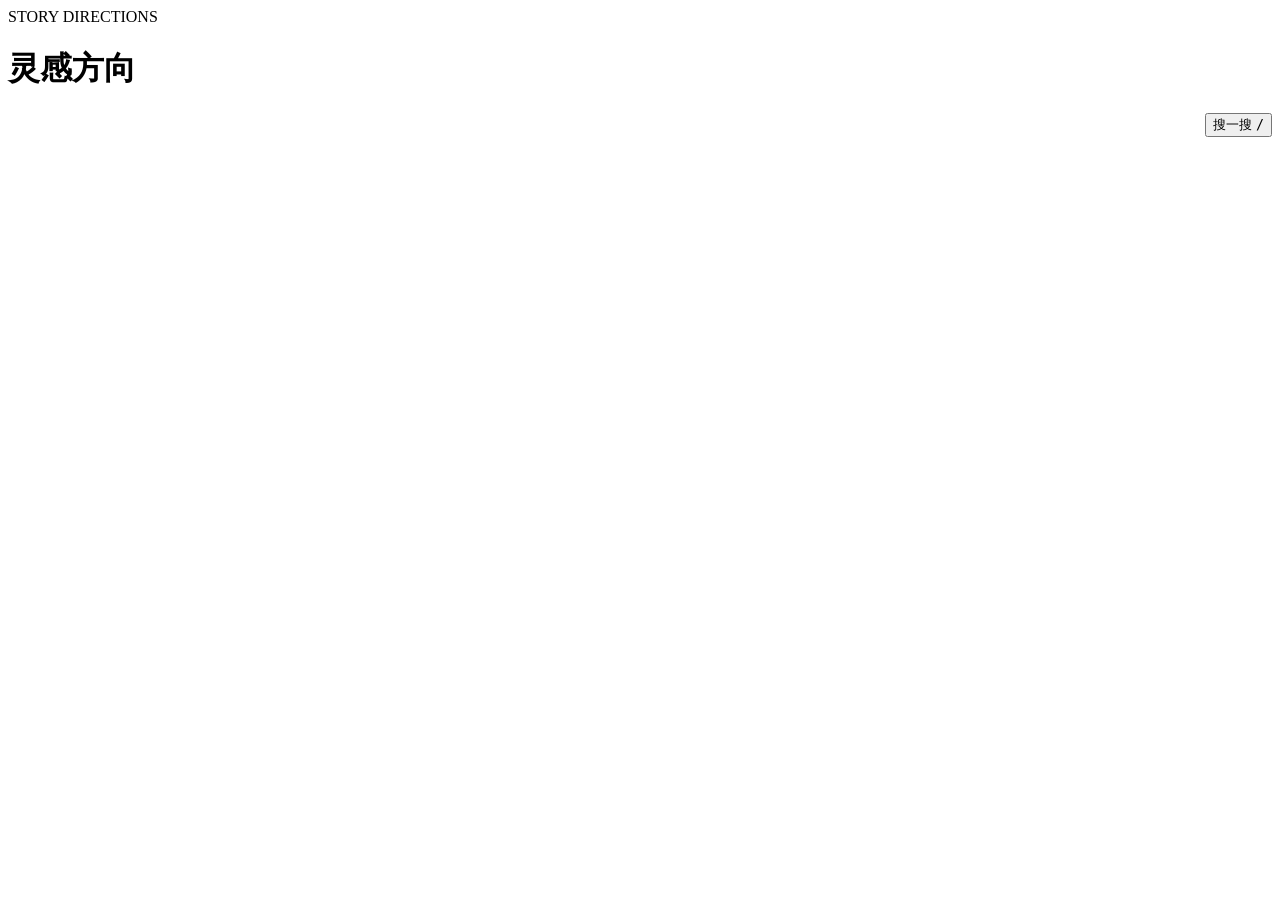
==== matrix.html @ 62b3cb5b "Add files via upload" ====
<!DOCTYPE html>
<html lang="zh-CN">
<head>
<meta charset="UTF-8">
<meta name="viewport" content="width=device-width,initial-scale=1">
<title>灵感方向 · 灵感矩阵</title>
<link rel="stylesheet" href="assets/style.css?v=6">
<style>
/* 矩阵页专属 */
.crumbs{display:flex;align-items:center;gap:8px;font-size:13px;margin-bottom:26px;flex-wrap:wrap;min-height:22px}
.crumb{padding:6px 15px;border-radius:99px;background:var(--surface);border:1px solid var(--line);color:var(--dim);cursor:pointer;transition:all .25s}
.crumb:hover{color:var(--txt);border-color:var(--line2)}
.crumb.on{background:var(--grad);color:#160b2e;font-weight:800;border-color:transparent}
.crumb-sep{color:var(--dimmer)}
.dom-grid{display:grid;grid-template-columns:repeat(auto-fill,minmax(200px,1fr));gap:14px}
.dom-card{padding:22px 20px 18px}
.dom-card h3{font-size:19px;font-weight:900}
.dom-card .cnt{font-size:11px;color:var(--dimmer);margin-top:7px;letter-spacing:.08em}
.dom-card .samp{font-size:12.5px;color:var(--dim);margin-top:13px;line-height:1.6;opacity:0;transform:translateY(6px);transition:all .35s var(--ease)}
.dom-card:hover .samp{opacity:1;transform:none}
.l1-rail{display:flex;gap:11px;flex-wrap:wrap}
.l1-card{padding:15px 20px;font-size:15px;font-weight:700}
.l1-card .n{position:static;font-size:10.5px;color:var(--dimmer);letter-spacing:.14em;display:block;margin-bottom:5px;font-weight:600}
.sit-panel{margin-top:26px}
.grp-name{font-size:12px;letter-spacing:.2em;color:var(--dimmer);font-weight:700;margin:22px 0 11px;display:flex;align-items:center;gap:10px}
.grp-name::after{content:'';flex:1;height:1px;background:var(--line)}
.chip-cloud{display:flex;flex-wrap:wrap;gap:9px}
.klib{display:grid;grid-template-columns:repeat(auto-fit,minmax(260px,1fr));gap:14px;margin-top:24px}
.klib .col{background:var(--surface);border:1px solid var(--line);border-radius:16px;padding:18px}
.klib .col h4{font-size:12px;letter-spacing:.2em;color:var(--vio);margin-bottom:13px;display:flex;justify-content:space-between;align-items:center}
.klib .col h4 span{color:var(--dimmer);font-weight:500;letter-spacing:.05em}
.klib .chip{font-size:12.5px;padding:6px 12px;margin:0 6px 7px 0}
.empty-hint{color:var(--dimmer);font-size:14px;padding:40px 0;text-align:center}
/* 搜索 */
.sr-mask{position:fixed;inset:0;z-index:80;background:rgba(5,3,12,.7);backdrop-filter:blur(8px);opacity:0;pointer-events:none;transition:opacity .3s}
.sr-mask.open{opacity:1;pointer-events:auto}
.sr-panel{position:fixed;left:50%;top:14vh;transform:translate(-50%,14px);z-index:81;width:min(640px,calc(100vw - 32px));
  background:rgba(15,10,29,.96);border:1px solid var(--line2);border-radius:20px;overflow:hidden;
  box-shadow:0 30px 80px rgba(0,0,0,.6),0 0 50px -8px rgba(167,139,250,.3);opacity:0;pointer-events:none;transition:all .35s var(--spring)}
.sr-mask.open+.sr-panel,.sr-panel.open{opacity:1;pointer-events:auto;transform:translate(-50%,0)}
.sr-input{width:100%;padding:19px 22px;background:transparent;border:none;outline:none;color:var(--txt);font-size:16.5px;border-bottom:1px solid var(--line)}
.sr-input::placeholder{color:var(--dimmer)}
.sr-list{max-height:52vh;overflow-y:auto;padding:9px}
.sr-row{display:flex;align-items:center;gap:11px;padding:11px 13px;border-radius:12px;cursor:pointer;transition:background .2s}
.sr-row:hover,.sr-row.sel{background:rgba(167,139,250,.1)}
.sr-row .src{font-size:11px;color:var(--dimmer);flex:none;letter-spacing:.04em}
.sr-row b{font-weight:600;font-size:14.5px}
.sr-row .add{margin-left:auto;width:24px;height:24px;border-radius:8px;display:grid;place-items:center;color:var(--vio);background:rgba(167,139,250,.13);font-size:15px;flex:none;transition:all .2s}
.sr-row .add:hover{background:var(--grad);color:#160b2e}
.sr-foot{padding:11px 18px;border-top:1px solid var(--line);font-size:11.5px;color:var(--dimmer);display:flex;gap:16px}
</style>
</head>
<body>
<div class="wrap">
  <div class="kicker rise">STORY DIRECTIONS</div>
  <h1 class="title rise"><span class="grad-t" data-chars>灵感方向</span></h1>

  <div style="display:flex;justify-content:flex-end;margin-top:6px">
    <button class="btn btn-ghost btn-sm rip" id="openSr">搜一搜 <kbd>/</kbd></button>
  </div>

  <div class="crumbs" id="crumbs" style="margin-top:16px"></div>
  <div id="stage"></div>
</div>

<!-- 搜索 -->
<div class="sr-mask" id="srMask"></div>
<div class="sr-panel" id="srPanel">
  <input class="sr-input" id="srInput" placeholder="想找什么？试试「暗恋」「重逢」「被抢功劳」…" autocomplete="off">
  <div class="sr-list" id="srList"></div>
  <div class="sr-foot"><span>↑↓ 移动</span><span>↵ 跳过去</span><span>+ 直接入配方</span><span>esc 关闭</span></div>
</div>

<script src="assets/data.js?v=6"></script>
<script src="assets/common.js?v=6"></script>
<script src="assets/cloud.js?v=6"></script>
<script>
initPage('matrix.html');
const stage=$('#stage'),crumbs=$('#crumbs');
const sel={dom:null,l1:null};

/* ---------- 面包屑 ---------- */
function renderCrumbs(){
  const d=sel.dom?DOMAINS.find(x=>x.id===sel.dom):null;
  let h=`<span class="crumb ${!d?'on':''}" data-go="">全部</span>`;
  if(d){
    h+=`<span class="crumb-sep">→</span><span class="crumb ${!sel.l1?'on':''}" data-go="${d.id}">${d.name}</span>`;
    if(sel.l1!=null)h+=`<span class="crumb-sep">→</span><span class="crumb on">${d.tree[sel.l1].l1}</span>`;
  }
  crumbs.innerHTML=h;
}
crumbs.addEventListener('click',e=>{
  const c=e.target.closest('.crumb');if(!c)return;
  const go=c.dataset.go;
  if(go===''){sel.dom=null;sel.l1=null;renderDomGrid();}
  else{sel.dom=go;sel.l1=null;renderL1();}
});

/* ---------- 第一层：灵感方向（按"和谁的事"分组） ---------- */
function renderDomGrid(){
  renderCrumbs();
  stage.innerHTML=GROUPS.map(g=>`
    <div class="rise" style="margin-bottom:26px">
      <div class="grp-name" style="margin:24px 0 14px">${g.name}</div>
      <div class="dom-grid">${g.ids.map(id=>{
        const d=DOMAINS.find(x=>x.id===id),i=DOMAINS.indexOf(d);
        const n=flatSits(d).length;
        const samp=d.tree[0].tags?d.tree[0].tags.slice(0,2).join(' · '):(d.tree[0].groups[0].tags.slice(0,2).join(' · '));
        return `<div class="card dom-card rip" data-dom="${d.id}">
          <span class="idx">${String(i+1).padStart(2,'0')}</span>
          <h3>${d.name}</h3>
          <div class="cnt">${d.tree.length} 类 · ${n} 个情境</div>
          <div class="samp">${samp}…</div>
        </div>`;}).join('')}</div>
    </div>`).join('');
  stagger();
}
stage.addEventListener('click',e=>{
  if(e.target.closest('.mine-del'))return; // 删除按钮走 document 层处理器
  const c=e.target.closest('.dom-card');
  if(c){sel.dom=c.dataset.dom;sel.l1=null;renderL1();}
  const l=e.target.closest('.l1-card');
  if(l){sel.l1=+l.dataset.l1;renderL2();}
});

/* ---------- 第二层：大类 ---------- */
function renderL1(){
  renderCrumbs();
  const d=DOMAINS.find(x=>x.id===sel.dom);
  const total=flatSits(d).length;
  stage.innerHTML=`
    <p class="rise in" style="color:var(--dimmer);font-size:12.5px;letter-spacing:.1em;margin-bottom:16px">${d.name} · ${d.tree.length} 类 · ${total} 个情境</p>
    <div class="l1-rail">${d.tree.map((n,i)=>{
      const cnt=n.tags?n.tags.length:n.groups.reduce((s,g)=>s+g.tags.length,0);
      return `<div class="card l1-card rise rip" data-l1="${i}"><span class="n">${String(i+1).padStart(2,'0')} · ${cnt} 个</span>${n.l1}</div>`;
    }).join('')}</div>
    <div id="l2box"></div>`;
  stagger();
}

/* ---------- 第三层：情境标签 ---------- */
function renderL2(){
  renderCrumbs();
  const d=DOMAINS.find(x=>x.id===sel.dom),n=d.tree[sel.l1];
  const chip=(t,grp)=>`<span class="chip rip" data-add="sit" data-tag="${esc(t)}" data-dom="${d.name}">
    <span class="plus">+</span>${esc(t)}${grp?` <span class="src">${esc(grp)}</span>`:''}</span>`;
  let inner='';
  if(n.tags)inner=`<div class="chip-cloud">${n.tags.map(t=>chip(t)).join('')}</div>`;
  else inner=n.groups.map(g=>`<div class="grp-name">${g.name}</div><div class="chip-cloud">${g.tags.map(t=>chip(t,g.name)).join('')}</div>`).join('');
  const side=(title,color,html)=>html?`<div class="grp-name" style="margin-top:18px;color:${color}">${title}</div><div class="chip-cloud">${html}</div>`:'';
  const mineChip=cat=>x=>`<span class="chip mine rip" data-add="${cat}" data-tag="${esc(x.tag)}" data-dom="${d.name}">
    <span class="plus">+</span>${esc(x.tag)}<span class="mine-tag">自定义</span><button class="mine-del" data-k="${cat}" data-del="${encodeURIComponent(x.tag)}‖${encodeURIComponent(x.l1)}" title="删除">×</button></span>`;
  const relInner=(RELS[n.l1]||[]).map(t=>`<span class="chip rip" data-add="rel" data-tag="${esc(t)}" data-dom="${d.name}"><span class="plus">+</span>${esc(t)}</span>`).join('')
    +SMCloud.data.rels.filter(x=>x.l1===n.l1).map(mineChip('rel')).join('');
  const scInner=(SCENES[n.l1]||[]).map(t=>`<span class="chip rip" data-add="scene" data-tag="${esc(t)}" data-dom="${d.name}"><span class="plus">+</span>${esc(t)}</span>`).join('')
    +SMCloud.data.scenes.filter(x=>x.l1===n.l1).map(mineChip('scene')).join('');
  $('#l2box').innerHTML=`<div class="sit-panel rise in" style="animation:riseIn .5s var(--ease) both">
    <div class="grp-name" style="margin-top:6px">「${esc(n.l1)}」 · 点 + 收进配方</div>${inner}
    ${side('适合的人物关系','#7dd3fc',relInner)}${side('适合的故事场景','#6ee7b7',scInner)}</div>`;
}

/* ---------- 点击 + 入配方 / 删除自定义 ---------- */
document.addEventListener('click',e=>{
  const md=e.target.closest('.mine-del');
  if(md){
    e.stopPropagation();
    const [tag,l1]=md.dataset.del.split('‖').map(decodeURIComponent);
    const ok=md.dataset.k==='rel'?SMCloud.delRel(tag,l1):SMCloud.delScene(tag,l1);
    if(ok){toast('已删除');if(sel.l1!=null)renderL2();renderDockStates();}
    return;
  }
  const a=e.target.closest('[data-add]');
  if(!a)return;
  quickAdd({cat:a.dataset.add,tag:a.dataset.tag,dom:a.dataset.dom});
  a.classList.add('have');
  renderDockStates();
});
SMCloud.onData(()=>{if(sel.l1!=null)renderL2();renderDockStates();});
function renderDockStates(){
  const pf=loadPF();
  $$('[data-add]').forEach(el=>{
    const cat=el.dataset.add==='sit2'?'sit':el.dataset.add;
    el.classList.toggle('have',pf.some(x=>x.cat===cat&&x.tag===el.dataset.tag&&x.dom===el.dataset.dom));
  });
}

/* ---------- 搜索（含自定义条目） ---------- */
const INDEX=[];
function buildIndex(){
  INDEX.length=0;
  DOMAINS.forEach(d=>{
    d.tree.forEach((n,i)=>{
      if(n.tags)n.tags.forEach(t=>INDEX.push({t,dom:d.name,domId:d.id,l1:i,cat:'sit'}));
      if(n.groups)n.groups.forEach(g=>g.tags.forEach(t=>INDEX.push({t,dom:d.name,domId:d.id,l1:i,cat:'sit',grp:g.name})));
    });
  });
  MODIFIERS.forEach(t=>INDEX.push({t,dom:'转折词',cat:'mod'}));
  DOMAINS.forEach(d=>d.tree.forEach((n,i)=>{(RELS[n.l1]||[]).forEach(t=>INDEX.push({t,dom:d.name,domId:d.id,l1:i,grp:n.l1,cat:'rel'}));}));
  DOMAINS.forEach(d=>d.tree.forEach((n,i)=>{(SCENES[n.l1]||[]).forEach(t=>INDEX.push({t,dom:d.name,domId:d.id,l1:i,grp:n.l1,cat:'scene'}));}));
  SMCloud.data.rels.forEach(x=>{
    const d=DOMAINS.find(dd=>dd.name===L1_DOM[x.l1]);if(!d)return;
    const i=d.tree.findIndex(n=>n.l1===x.l1);if(i<0)return;
    INDEX.push({t:x.tag,dom:d.name,domId:d.id,l1:i,grp:x.l1,cat:'rel'});
  });
  SMCloud.data.scenes.forEach(x=>{
    const d=DOMAINS.find(dd=>dd.name===L1_DOM[x.l1]);if(!d)return;
    const i=d.tree.findIndex(n=>n.l1===x.l1);if(i<0)return;
    INDEX.push({t:x.tag,dom:d.name,domId:d.id,l1:i,grp:x.l1,cat:'scene'});
  });
}
buildIndex();
SMCloud.ready.then(buildIndex);
SMCloud.onData(buildIndex);

const srMask=$('#srMask'),srPanel=$('#srPanel'),srInput=$('#srInput'),srList=$('#srList');
let srSel=0,srRows=[];
function openSr(){srMask.classList.add('open');srPanel.classList.add('open');srInput.value='';paintSr('');setTimeout(()=>srInput.focus(),80);}
function closeSr(){srMask.classList.remove('open');srPanel.classList.remove('open');}
$('#openSr').addEventListener('click',openSr);
srMask.addEventListener('click',closeSr);
addEventListener('keydown',e=>{
  if(e.key==='/'&&!srPanel.classList.contains('open')&&document.activeElement.tagName!=='INPUT'){e.preventDefault();openSr();}
  if(e.key==='Escape')closeSr();
  if(!srPanel.classList.contains('open'))return;
  if(e.key==='ArrowDown'){e.preventDefault();srSel=Math.min(srSel+1,srRows.length-1);paintSel();}
  if(e.key==='ArrowUp'){e.preventDefault();srSel=Math.max(srSel-1,0);paintSel();}
  if(e.key==='Enter'&&srRows[srSel]){e.preventDefault();jumpTo(srRows[srSel]);}
});
function paintSel(){$$('.sr-row').forEach((r,i)=>r.classList.toggle('sel',i===srSel));const s=$('.sr-row.sel');if(s)s.scrollIntoView({block:'nearest'});}
function paintSr(q){
  q=q.trim();
  const hits=q?INDEX.filter(x=>(x.t+x.dom+(x.grp||'')).includes(q)):INDEX.slice(0,30);
  srRows=hits.slice(0,50);srSel=0;
  srList.innerHTML=srRows.length?srRows.map((x,i)=>`
    <div class="sr-row ${i===0?'sel':''}" data-i="${i}">
      <span class="src">${x.dom}${x.grp?'·'+x.grp:''} · ${CAT_NAME[x.cat==='sit2'?'sit':x.cat]||CAT_NAME[x.cat]}</span>
      <b>${x.t}</b><span class="add" data-jump="${i}">＋</span>
    </div>`).join(''):`<div class="empty-hint">没有匹配的标签</div>`;
}
srInput.addEventListener('input',()=>paintSr(srInput.value));
function jumpTo(x){
  if(x.cat==='mod'){closeSr();location.href='studio.html';return;}
  sel.dom=x.domId;renderCrumbs();
  if(x.cat==='rel'&&x.l1==null){renderL1();renderDockStates();closeSr();toast(`已定位：${x.dom} 的人物关系`);return;}
  const l1=x.l1!=null?x.l1:0;
  sel.l1=l1;renderL1();renderL2();renderDockStates();closeSr();
  toast(`已定位：${x.dom} · ${DOMAINS.find(d=>d.id===x.domId).tree[l1].l1}`);
}
srList.addEventListener('click',e=>{
  const add=e.target.closest('[data-jump]');
  if(add){const x=srRows[+add.dataset.jump];
    if(x.cat==='mod')quickAdd({cat:'mod',tag:x.t,dom:''});
    else quickAdd({cat:x.cat==='scene'?'scene':x.cat,tag:x.t,dom:x.dom});
    add.textContent='✓';return;}
  const row=e.target.closest('.sr-row');
  if(row)jumpTo(srRows[+row.dataset.i]);
});

/* ---------- 深链 ---------- */
const h=location.hash.slice(1);
if(h&&DOMAINS.some(d=>d.id===h)){sel.dom=h;renderL1();}
else renderDomGrid();
</script>
</body>
</html>
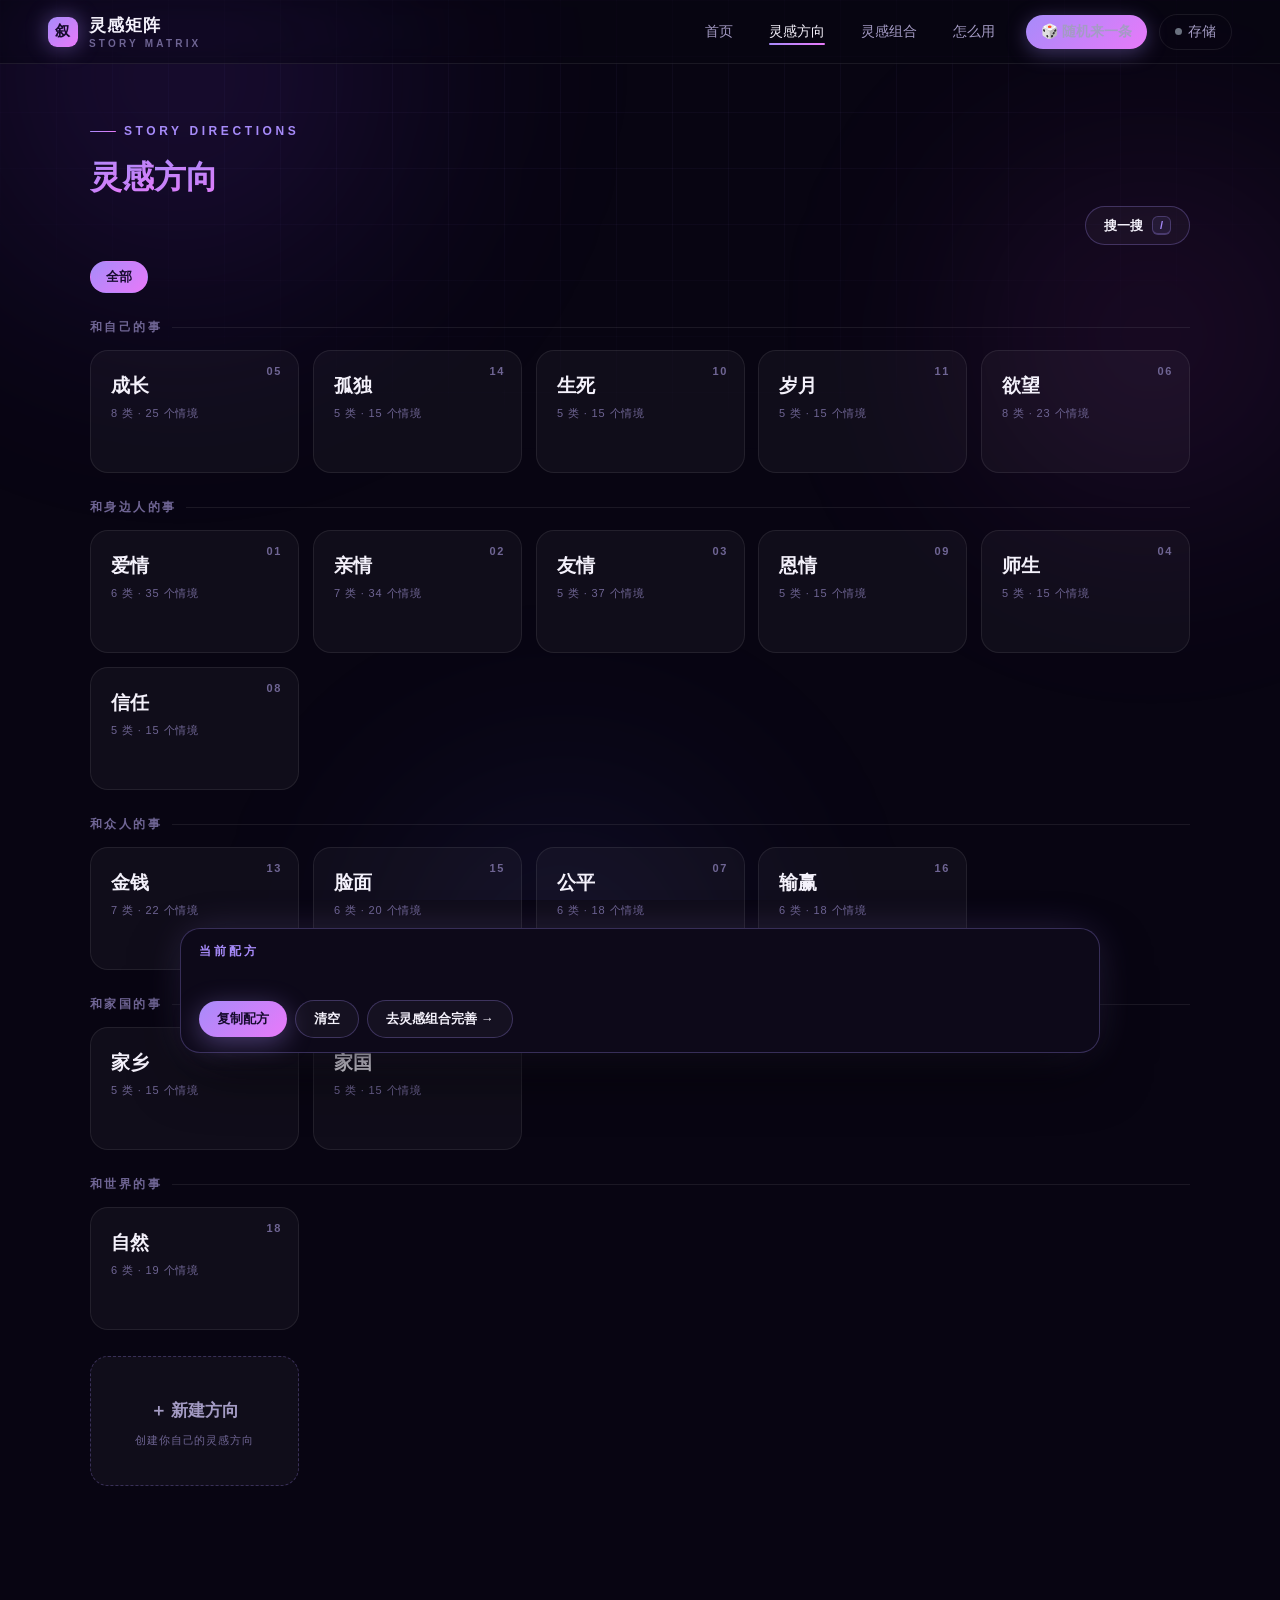
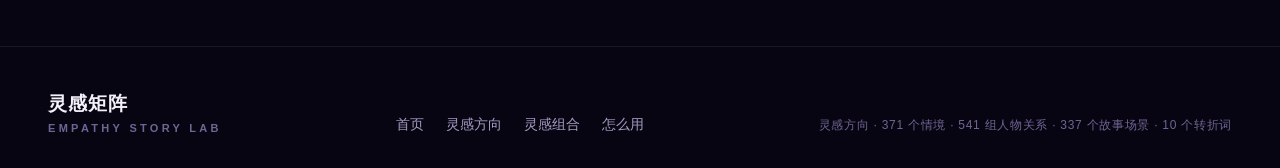
==== commit ff9cb78c: "Add files via upload" ====
--- a/matrix.html
+++ b/matrix.html
@@ -4,7 +4,7 @@
 <meta charset="UTF-8">
 <meta name="viewport" content="width=device-width,initial-scale=1">
 <title>灵感方向 · 灵感矩阵</title>
-<link rel="stylesheet" href="assets/style.css?v=6">
+<link rel="stylesheet" href="assets/style.css?v=7">
 <style>
 /* 矩阵页专属 */
 .crumbs{display:flex;align-items:center;gap:8px;font-size:13px;margin-bottom:26px;flex-wrap:wrap;min-height:22px}
@@ -71,9 +71,9 @@
   <div class="sr-foot"><span>↑↓ 移动</span><span>↵ 跳过去</span><span>+ 直接入配方</span><span>esc 关闭</span></div>
 </div>
 
-<script src="assets/data.js?v=6"></script>
-<script src="assets/common.js?v=6"></script>
-<script src="assets/cloud.js?v=6"></script>
+<script src="assets/data.js?v=7"></script>
+<script src="assets/common.js?v=7"></script>
+<script src="assets/cloud.js?v=7"></script>
 <script>
 initPage('matrix.html');
 const stage=$('#stage'),crumbs=$('#crumbs');
@@ -97,30 +97,45 @@
 });
 
 /* ---------- 第一层：灵感方向（按"和谁的事"分组） ---------- */
+const domCard=d=>{
+  const i=DOMAINS.indexOf(d);
+  const n=flatSits(d).length;
+  const samp=d.tree.length?(d.tree[0].tags?d.tree[0].tags.slice(0,2).join(' · '):(d.tree[0].groups?d.tree[0].groups[0].tags.slice(0,2).join(' · '):'')):'还没有内容';
+  return `<div class="card dom-card rip" data-dom="${d.id}">
+    <span class="idx">${String(i+1).padStart(2,'0')}</span>
+    <h3>${esc(d.name)}</h3>
+    <div class="cnt">${d.tree.length} 类 · ${n} 个情境</div>
+    <div class="samp">${esc(samp)}…</div>
+    <span class="crud">
+      <button data-ed-dom="${d.id}" title="重命名方向">✎</button>
+      <button data-dd-dom="${d.id}" class="del" title="删除方向">✕</button>
+    </span>
+  </div>`;
+};
 function renderDomGrid(){
   renderCrumbs();
+  const grouped=new Set(GROUPS.flatMap(g=>g.ids));
+  const mine=DOMAINS.filter(d=>!grouped.has(d.id));
   stage.innerHTML=GROUPS.map(g=>`
     <div class="rise" style="margin-bottom:26px">
       <div class="grp-name" style="margin:24px 0 14px">${g.name}</div>
-      <div class="dom-grid">${g.ids.map(id=>{
-        const d=DOMAINS.find(x=>x.id===id),i=DOMAINS.indexOf(d);
-        const n=flatSits(d).length;
-        const samp=d.tree[0].tags?d.tree[0].tags.slice(0,2).join(' · '):(d.tree[0].groups[0].tags.slice(0,2).join(' · '));
-        return `<div class="card dom-card rip" data-dom="${d.id}">
-          <span class="idx">${String(i+1).padStart(2,'0')}</span>
-          <h3>${d.name}</h3>
-          <div class="cnt">${d.tree.length} 类 · ${n} 个情境</div>
-          <div class="samp">${samp}…</div>
-        </div>`;}).join('')}</div>
-    </div>`).join('');
+      <div class="dom-grid">${g.ids.map(id=>domCard(DOMAINS.find(x=>x.id===id))).join('')}</div>
+    </div>`).join('')
+    +(mine.length?`<div class="rise" style="margin-bottom:26px">
+      <div class="grp-name" style="margin:24px 0 14px">我的方向</div>
+      <div class="dom-grid">${mine.map(domCard).join('')}</div>
+    </div>`:'')
+    +`<div class="rise"><div class="dom-grid">
+      <div class="card dom-card add-card rip" data-adddom="1"><h3 style="font-size:17px">＋ 新建方向</h3><div class="cnt">创建你自己的灵感方向</div></div>
+    </div></div>`;
   stagger();
 }
 stage.addEventListener('click',e=>{
-  if(e.target.closest('.mine-del'))return; // 删除按钮走 document 层处理器
+  if(e.target.closest('.crud')||e.target.closest('.grp-add')||e.target.closest('.add-card'))return; // 编辑按钮走 document 层
   const c=e.target.closest('.dom-card');
   if(c){sel.dom=c.dataset.dom;sel.l1=null;renderL1();}
   const l=e.target.closest('.l1-card');
-  if(l){sel.l1=+l.dataset.l1;renderL2();}
+  if(l&&l.dataset.l1!==undefined){sel.l1=+l.dataset.l1;renderL2();}
 });
 
 /* ---------- 第二层：大类 ---------- */
@@ -132,8 +147,14 @@
     <p class="rise in" style="color:var(--dimmer);font-size:12.5px;letter-spacing:.1em;margin-bottom:16px">${d.name} · ${d.tree.length} 类 · ${total} 个情境</p>
     <div class="l1-rail">${d.tree.map((n,i)=>{
       const cnt=n.tags?n.tags.length:n.groups.reduce((s,g)=>s+g.tags.length,0);
-      return `<div class="card l1-card rise rip" data-l1="${i}"><span class="n">${String(i+1).padStart(2,'0')} · ${cnt} 个</span>${n.l1}</div>`;
-    }).join('')}</div>
+      return `<div class="card l1-card rise rip" data-l1="${i}"><span class="n">${String(i+1).padStart(2,'0')} · ${cnt} 个</span>${esc(n.l1)}
+        <span class="crud">
+          <button data-ec="${i}" title="重命名分类">✎</button>
+          <button data-dc="${i}" class="del" title="删除分类">✕</button>
+        </span></div>`;
+    }).join('')}
+      <div class="card l1-card add-card rip" data-addcat="1" style="display:grid;place-items:center;min-width:110px"><span style="font-size:14px;font-weight:700">＋ 新建分类</span></div>
+    </div>
     <div id="l2box"></div>`;
   stagger();
 }
@@ -142,40 +163,144 @@
 function renderL2(){
   renderCrumbs();
   const d=DOMAINS.find(x=>x.id===sel.dom),n=d.tree[sel.l1];
-  const chip=(t,grp)=>`<span class="chip rip" data-add="sit" data-tag="${esc(t)}" data-dom="${d.name}">
-    <span class="plus">+</span>${esc(t)}${grp?` <span class="src">${esc(grp)}</span>`:''}</span>`;
+  if(!n){sel.l1=null;renderL1();return;}
+  const sitCrud=t=>`<span class="crud">
+      <button data-es="${encodeURIComponent(t)}" title="重命名情境">✎</button>
+      <button data-sd="${encodeURIComponent(t)}" class="del" title="删除情境">✕</button>
+    </span>`;
+  const chip=(t,grp)=>`<span class="chip rip" data-add="sit" data-tag="${esc(t)}" data-dom="${esc(d.name)}"${grp?` data-grp="${esc(grp)}"`:''}>
+    <span class="plus">+</span>${esc(t)}${grp?` <span class="src">${esc(grp)}</span>`:''}${sitCrud(t)}</span>`;
+  const grpAdd=grp=>`<button class="grp-add" data-gs="${esc(grp||'')}">＋ 加情境</button>`;
   let inner='';
-  if(n.tags)inner=`<div class="chip-cloud">${n.tags.map(t=>chip(t)).join('')}</div>`;
-  else inner=n.groups.map(g=>`<div class="grp-name">${g.name}</div><div class="chip-cloud">${g.tags.map(t=>chip(t,g.name)).join('')}</div>`).join('');
-  const side=(title,color,html)=>html?`<div class="grp-name" style="margin-top:18px;color:${color}">${title}</div><div class="chip-cloud">${html}</div>`:'';
-  const mineChip=cat=>x=>`<span class="chip mine rip" data-add="${cat}" data-tag="${esc(x.tag)}" data-dom="${d.name}">
-    <span class="plus">+</span>${esc(x.tag)}<span class="mine-tag">自定义</span><button class="mine-del" data-k="${cat}" data-del="${encodeURIComponent(x.tag)}‖${encodeURIComponent(x.l1)}" title="删除">×</button></span>`;
-  const relInner=(RELS[n.l1]||[]).map(t=>`<span class="chip rip" data-add="rel" data-tag="${esc(t)}" data-dom="${d.name}"><span class="plus">+</span>${esc(t)}</span>`).join('')
-    +SMCloud.data.rels.filter(x=>x.l1===n.l1).map(mineChip('rel')).join('');
-  const scInner=(SCENES[n.l1]||[]).map(t=>`<span class="chip rip" data-add="scene" data-tag="${esc(t)}" data-dom="${d.name}"><span class="plus">+</span>${esc(t)}</span>`).join('')
-    +SMCloud.data.scenes.filter(x=>x.l1===n.l1).map(mineChip('scene')).join('');
+  if(n.tags)inner=`<div class="chip-cloud">${n.tags.map(t=>chip(t)).join('')||'<span class="empty-hint">还没有情境，点上方「＋ 加情境」</span>'}</div>`;
+  else inner=n.groups.map(g=>`<div class="grp-name">${esc(g.name)}${grpAdd(g.name)}</div><div class="chip-cloud">${g.tags.map(t=>chip(t,g.name)).join('')}</div>`).join('');
+  const itemChip=cat=>t=>{
+    const custom=cat==='rel'?!isBuiltinRel(n.l1,t):!isBuiltinScene(n.l1,t);
+    return `<span class="chip ${custom?'mine':''} rip" data-add="${cat}" data-tag="${esc(t)}" data-dom="${esc(d.name)}">
+      <span class="plus">+</span>${esc(t)}${custom?'<span class="mine-tag">自定义</span>':''}
+      <span class="crud">
+        <button data-ei="${cat}" data-t="${encodeURIComponent(t)}" title="重命名">✎</button>
+        <button data-di="${cat}" data-t="${encodeURIComponent(t)}" class="del" title="删除">✕</button>
+      </span></span>`;
+  };
+  const side=(title,color,cat)=>{
+    const arr=cat==='rel'?(RELS[n.l1]||[]):(SCENES[n.l1]||[]);
+    return `<div class="grp-name" style="margin-top:18px;color:${color}">${title}<button class="grp-add" data-ga="${cat}">＋ 新增</button></div>
+      <div class="chip-cloud">${arr.map(itemChip(cat)).join('')||'<span class="empty-hint" style="padding:10px 0;font-size:12.5px">还没有，点「＋ 新增」添加</span>'}</div>`;
+  };
   $('#l2box').innerHTML=`<div class="sit-panel rise in" style="animation:riseIn .5s var(--ease) both">
-    <div class="grp-name" style="margin-top:6px">「${esc(n.l1)}」 · 点 + 收进配方</div>${inner}
-    ${side('适合的人物关系','#7dd3fc',relInner)}${side('适合的故事场景','#6ee7b7',scInner)}</div>`;
-}
-
-/* ---------- 点击 + 入配方 / 删除自定义 ---------- */
+    <div class="grp-name" style="margin-top:6px">「${esc(n.l1)}」 · 点 + 收进配方${grpAdd('')}</div>${inner}
+    ${side('适合的人物关系','#7dd3fc','rel')}${side('适合的故事场景','#6ee7b7','scene')}</div>`;
+}
+
+/* ---------- 点击 + 入配方 ---------- */
 document.addEventListener('click',e=>{
-  const md=e.target.closest('.mine-del');
-  if(md){
-    e.stopPropagation();
-    const [tag,l1]=md.dataset.del.split('‖').map(decodeURIComponent);
-    const ok=md.dataset.k==='rel'?SMCloud.delRel(tag,l1):SMCloud.delScene(tag,l1);
-    if(ok){toast('已删除');if(sel.l1!=null)renderL2();renderDockStates();}
-    return;
-  }
+  if(e.target.closest('.crud')||e.target.closest('.grp-add')||e.target.closest('.add-card'))return; // 编辑按钮走 CRUD 处理器
   const a=e.target.closest('[data-add]');
   if(!a)return;
   quickAdd({cat:a.dataset.add,tag:a.dataset.tag,dom:a.dataset.dom});
   a.classList.add('have');
   renderDockStates();
 });
-SMCloud.onData(()=>{if(sel.l1!=null)renderL2();renderDockStates();});
+
+/* ---------- 全体系增删改（数据存你的私有仓库） ---------- */
+const guard=async()=>{if(await SMCloud.ensureConnected())return true;toast('请先连接存储（右上角「存储」按钮）');return false;};
+const curDom=()=>DOMAINS.find(x=>x.id===sel.dom);
+const curCat=()=>{const d=curDom();return d&&sel.l1!=null?d.tree[sel.l1]:null;};
+const nameModal=(title,label,val,ph,onSave)=>SMCloud.openModal({
+  title,okText:'保存',
+  body:`<label class="sm-field"><span>${label}</span><input id="smIn" value="${esc(val||'')}" placeholder="${esc(ph||'')}" autocomplete="off"></label>`,
+  onOk:m=>{const v=m.querySelector('#smIn').value.trim();if(!v)return false;onSave(v);}
+});
+document.addEventListener('click',async e=>{
+  const q=s=>e.target.closest(s);let m;
+  /* ===== 方向 ===== */
+  if(m=q('[data-adddom]')){
+    if(!(await guard()))return;
+    nameModal('新建方向','方向名称','','例如：科幻、悬疑、复仇…',v=>{SMCloud.addDom(v);toast('方向已创建，点进去添加分类吧');});
+  }
+  else if(m=q('[data-ed-dom]')){
+    if(!(await guard()))return;
+    const d=DOMAINS.find(x=>x.id===m.dataset.edDom);if(!d)return;
+    nameModal('重命名方向','方向名称',d.name,'',v=>{SMCloud.renameDom(d.id,v);toast('已改名');});
+  }
+  else if(m=q('[data-dd-dom]')){
+    if(!(await guard()))return;
+    const d=DOMAINS.find(x=>x.id===m.dataset.ddDom);if(!d)return;
+    const nSit=flatSits(d).length;
+    SMCloud.openModal({title:'删除方向',okText:'确认删除',
+      body:`<p class="sm-tip">将永久删除方向「<b>${esc(d.name)}</b>」下的 <b>${d.tree.length}</b> 个分类、<b>${nSit}</b> 个情境，以及该方向所有的人物关系、场景。此操作不可恢复。</p>`,
+      onOk:()=>{const r=SMCloud.delDom(d.id);toast(`已删除（连带 ${r.cats} 个分类、${r.sits} 个情境）`);if(sel.dom===d.id){sel.dom=null;sel.l1=null;}}});
+  }
+  /* ===== 分类 ===== */
+  else if(m=q('[data-addcat]')){
+    if(!(await guard()))return;
+    nameModal('新建分类','分类名称','','例如：误会、重逢、和解…',v=>{SMCloud.addCat(sel.dom,v);toast('分类已创建，点它添加情境');});
+  }
+  else if(m=q('[data-ec]')){
+    if(!(await guard()))return;
+    const n=curDom().tree[+m.dataset.ec];
+    nameModal('重命名分类','分类名称',n.l1,'',v=>{SMCloud.renameCat(sel.dom,n.l1,v);toast('已改名，关系/场景归属已同步');});
+  }
+  else if(m=q('[data-dc]')){
+    if(!(await guard()))return;
+    const i=+m.dataset.dc,n=curDom().tree[i];
+    SMCloud.openModal({title:'删除分类',okText:'确认删除',
+      body:`<p class="sm-tip">将永久删除分类「<b>${esc(n.l1)}</b>」及其 <b>${(n.tags?n.tags.length:0)+(n.groups?n.groups.reduce((s,g)=>s+g.tags.length,0):0)}</b> 个情境，该分类下的人物关系、场景一并删除。此操作不可恢复。</p>`,
+      onOk:()=>{SMCloud.delCat(sel.dom,n.l1);toast('已删除');if(sel.l1===i)sel.l1=null;}});
+  }
+  /* ===== 情境 ===== */
+  else if(m=q('[data-gs]')){
+    if(!(await guard()))return;
+    const n=curCat(),grp=m.dataset.gs;
+    nameModal(grp?`加情境到「${grp}」`:'加情境','情境名称','','例如：深夜加班只剩我们两人…',v=>{SMCloud.addSit(sel.dom,n.l1,v,grp||undefined);toast('已添加');});
+  }
+  else if(m=q('[data-es]')){
+    if(!(await guard()))return;
+    const n=curCat(),oldT=decodeURIComponent(m.dataset.es);
+    nameModal('重命名情境','情境名称',oldT,'',v=>{SMCloud.renameSit(sel.dom,n.l1,oldT,v);toast('已改名');});
+  }
+  else if(m=q('[data-sd]')){
+    if(!(await guard()))return;
+    const n=curCat(),t=decodeURIComponent(m.dataset.sd);
+    SMCloud.openModal({title:'删除情境',okText:'确认删除',
+      body:`<p class="sm-tip">将永久删除情境「<b>${esc(t)}</b>」。此操作不可恢复。</p>`,
+      onOk:()=>{SMCloud.delSit(sel.dom,n.l1,t);toast('已删除');}});
+  }
+  /* ===== 人物关系 / 场景 ===== */
+  else if(m=q('[data-ga]')){
+    if(!(await guard()))return;
+    const n=curCat(),cat=m.dataset.ga;
+    nameModal(cat==='rel'?'新增人物关系':'新增故事场景',cat==='rel'?'关系描述':'场景描述','',
+      cat==='rel'?'例如：互相看不顺眼却必须合作':'例如：凌晨的便利店…',
+      v=>{cat==='rel'?SMCloud.addRel(v,n.l1):SMCloud.addScene(v,n.l1);toast('已添加');});
+  }
+  else if(m=q('[data-ei]')){
+    if(!(await guard()))return;
+    const n=curCat(),cat=m.dataset.ei,oldT=decodeURIComponent(m.dataset.t);
+    nameModal(cat==='rel'?'重命名人物关系':'重命名故事场景',cat==='rel'?'关系描述':'场景描述',oldT,'',
+      v=>{cat==='rel'?SMCloud.renameRel(n.l1,oldT,v):SMCloud.renameScene(n.l1,oldT,v);toast('已改名');});
+  }
+  else if(m=q('[data-di]')){
+    if(!(await guard()))return;
+    const n=curCat(),cat=m.dataset.di,t=decodeURIComponent(m.dataset.t);
+    SMCloud.openModal({title:cat==='rel'?'删除人物关系':'删除故事场景',okText:'确认删除',
+      body:`<p class="sm-tip">将永久删除「<b>${esc(t)}</b>」。此操作不可恢复。</p>`,
+      onOk:()=>{cat==='rel'?SMCloud.delRel(t,n.l1):SMCloud.delScene(t,n.l1);toast('已删除');}});
+  }
+});
+/* 云端数据变化 → 按当前浏览位置全量重渲染 */
+SMCloud.onData(()=>{
+  if(sel.dom&&!DOMAINS.some(d=>d.id===sel.dom)){sel.dom=null;sel.l1=null;renderDomGrid();}
+  else if(sel.l1!=null){
+    const d=curDom();
+    if(!d||sel.l1>=d.tree.length){sel.l1=null;renderL1();}
+    else{renderL1();renderL2();}
+  }
+  else if(sel.dom)renderL1();
+  else renderDomGrid();
+  renderDockStates();
+});
 function renderDockStates(){
   const pf=loadPF();
   $$('[data-add]').forEach(el=>{
@@ -197,16 +322,6 @@
   MODIFIERS.forEach(t=>INDEX.push({t,dom:'转折词',cat:'mod'}));
   DOMAINS.forEach(d=>d.tree.forEach((n,i)=>{(RELS[n.l1]||[]).forEach(t=>INDEX.push({t,dom:d.name,domId:d.id,l1:i,grp:n.l1,cat:'rel'}));}));
   DOMAINS.forEach(d=>d.tree.forEach((n,i)=>{(SCENES[n.l1]||[]).forEach(t=>INDEX.push({t,dom:d.name,domId:d.id,l1:i,grp:n.l1,cat:'scene'}));}));
-  SMCloud.data.rels.forEach(x=>{
-    const d=DOMAINS.find(dd=>dd.name===L1_DOM[x.l1]);if(!d)return;
-    const i=d.tree.findIndex(n=>n.l1===x.l1);if(i<0)return;
-    INDEX.push({t:x.tag,dom:d.name,domId:d.id,l1:i,grp:x.l1,cat:'rel'});
-  });
-  SMCloud.data.scenes.forEach(x=>{
-    const d=DOMAINS.find(dd=>dd.name===L1_DOM[x.l1]);if(!d)return;
-    const i=d.tree.findIndex(n=>n.l1===x.l1);if(i<0)return;
-    INDEX.push({t:x.tag,dom:d.name,domId:d.id,l1:i,grp:x.l1,cat:'scene'});
-  });
 }
 buildIndex();
 SMCloud.ready.then(buildIndex);
--- a/assets/style.css
+++ b/assets/style.css
@@ -0,0 +1,300 @@
+/* ============ 灵感矩阵 · 全站设计系统 ============ */
+:root{
+  --bg:#080512;
+  --bg2:#0d0919;
+  --surface:rgba(255,255,255,.035);
+  --surface2:rgba(255,255,255,.06);
+  --line:rgba(255,255,255,.08);
+  --line2:rgba(167,139,250,.28);
+  --vio:#a78bfa;
+  --fuch:#e879f9;
+  --ind:#818cf8;
+  --grad:linear-gradient(135deg,#a78bfa 0%,#e879f9 100%);
+  --txt:#f4f1fb;
+  --dim:#a49bc4;
+  --dimmer:#6f6594;
+  --spring:cubic-bezier(.34,1.56,.64,1);
+  --ease:cubic-bezier(.22,.61,.36,1);
+  --nav-h:64px;
+  --dock-h:0px;
+}
+*{margin:0;padding:0;box-sizing:border-box}
+html{scroll-behavior:smooth}
+body{
+  background:var(--bg);
+  color:var(--txt);
+  font-family:-apple-system,BlinkMacSystemFont,"PingFang SC","Hiragino Sans GB","Microsoft YaHei",sans-serif;
+  min-height:100vh;
+  overflow-x:hidden;
+  -webkit-font-smoothing:antialiased;
+  animation:pageIn .5s var(--ease) both;
+}
+@keyframes pageIn{from{opacity:0}to{opacity:1}}
+::selection{background:rgba(167,139,250,.35)}
+a{color:inherit;text-decoration:none}
+button{font-family:inherit;cursor:pointer;border:none;background:none;color:inherit}
+input{font-family:inherit}
+
+/* ---------- 背景：极光 + 网格 + 星点 ---------- */
+.aurora{position:fixed;inset:0;z-index:0;pointer-events:none;overflow:hidden}
+.blob{position:absolute;border-radius:50%;filter:blur(110px);opacity:.5;will-change:transform}
+.b1{width:56vw;height:56vw;left:-14vw;top:-22vw;background:radial-gradient(circle,rgba(124,58,237,.42),transparent 65%);animation:drift1 30s ease-in-out infinite alternate}
+.b2{width:44vw;height:44vw;right:-12vw;top:6vh;background:radial-gradient(circle,rgba(217,70,239,.30),transparent 65%);animation:drift2 36s ease-in-out infinite alternate}
+.b3{width:40vw;height:40vw;left:24vw;bottom:-24vw;background:radial-gradient(circle,rgba(99,102,241,.30),transparent 65%);animation:drift3 42s ease-in-out infinite alternate}
+@keyframes drift1{to{transform:translate(9vw,7vh) scale(1.15)}}
+@keyframes drift2{to{transform:translate(-8vw,10vh) scale(1.1) rotate(12deg)}}
+@keyframes drift3{to{transform:translate(6vw,-8vh) scale(1.2)}}
+.grid-overlay{position:fixed;inset:0;z-index:0;pointer-events:none;
+  background-image:linear-gradient(rgba(167,139,250,.045) 1px,transparent 1px),linear-gradient(90deg,rgba(167,139,250,.045) 1px,transparent 1px);
+  background-size:56px 56px;
+  mask-image:radial-gradient(ellipse 90% 70% at 50% 0%,#000 30%,transparent 75%);
+  -webkit-mask-image:radial-gradient(ellipse 90% 70% at 50% 0%,#000 30%,transparent 75%);
+}
+
+/* ---------- 鼠标跟随光晕（双层：内核快+光晕慢） ---------- */
+.spot{position:fixed;top:0;left:0;z-index:1;pointer-events:none;border-radius:50%;mix-blend-mode:screen;will-change:transform;opacity:0;transition:opacity .6s}
+body.spot-on .spot{opacity:1}
+.spot-halo{width:760px;height:760px;margin:-380px 0 0 -380px;
+  background:radial-gradient(circle,rgba(139,92,246,.20) 0%,rgba(167,139,250,.09) 34%,transparent 62%);}
+.spot-core{width:260px;height:260px;margin:-130px 0 0 -130px;
+  background:radial-gradient(circle,rgba(232,121,249,.34) 0%,rgba(167,139,250,.14) 42%,transparent 66%);}
+.spot-dot{width:8px;height:8px;margin:-4px 0 0 -4px;background:#f0abfc;border-radius:50%;
+  box-shadow:0 0 18px 6px rgba(232,121,249,.75),0 0 60px 22px rgba(167,139,250,.35)}
+
+/* ---------- 导航 ---------- */
+.nav{position:fixed;top:0;left:0;right:0;height:var(--nav-h);z-index:50;
+  display:flex;align-items:center;justify-content:space-between;padding:0 clamp(18px,4vw,48px);
+  background:rgba(8,5,18,.6);backdrop-filter:blur(18px);-webkit-backdrop-filter:blur(18px);
+  border-bottom:1px solid var(--line);transition:background .4s}
+.brand{display:flex;align-items:center;gap:11px;font-weight:800;letter-spacing:.06em;font-size:16.5px}
+.brand-mark{width:30px;height:30px;border-radius:9px;background:var(--grad);display:grid;place-items:center;
+  font-size:15px;color:#160b2e;font-weight:900;box-shadow:0 0 22px rgba(167,139,250,.45);flex:none}
+.brand small{font-size:10px;letter-spacing:.32em;color:var(--dimmer);font-weight:600;display:block;margin-top:1px}
+.nav-links{display:flex;gap:6px;align-items:center}
+.nav-links a{padding:8px 15px;border-radius:99px;font-size:14px;color:var(--dim);position:relative;transition:color .25s,background .25s}
+.nav-links a:hover{color:var(--txt);background:var(--surface2)}
+.nav-links a.on{color:var(--txt)}
+.nav-links a.on::after{content:'';position:absolute;left:15px;right:15px;bottom:4px;height:2px;border-radius:2px;background:var(--grad)}
+.nav-cta{margin-left:10px;padding:9px 18px;border-radius:99px;background:var(--grad);color:#160b2e;font-weight:800;font-size:13.5px;
+  box-shadow:0 4px 20px rgba(167,139,250,.35);transition:transform .35s var(--spring),box-shadow .3s}
+.nav-cta:hover{transform:translateY(-2px) scale(1.04);box-shadow:0 8px 28px rgba(232,121,249,.45)}
+.nav-cta:active{transform:scale(.95)}
+
+/* ---------- 布局 ---------- */
+.wrap{position:relative;z-index:2;max-width:1180px;margin:0 auto;padding:calc(var(--nav-h) + clamp(30px,6vh,64px)) clamp(18px,4vw,40px) 120px}
+.kicker{display:inline-flex;align-items:center;gap:8px;font-size:12px;letter-spacing:.3em;color:var(--vio);font-weight:700;margin-bottom:18px}
+.kicker::before{content:'';width:26px;height:1.5px;background:var(--grad);border-radius:2px}
+h1.display{font-size:clamp(38px,6.4vw,72px);line-height:1.08;font-weight:900;letter-spacing:.01em}
+h2.title{font-size:clamp(26px,3.6vw,40px);font-weight:900;line-height:1.15}
+.grad-t{background:var(--grad);-webkit-background-clip:text;background-clip:text;color:transparent}
+.lead{color:var(--dim);font-size:clamp(15px,1.6vw,17.5px);line-height:1.85;max-width:640px}
+.sec{margin-top:clamp(56px,10vh,110px)}
+.sec-head{display:flex;align-items:baseline;justify-content:space-between;gap:20px;margin-bottom:26px;flex-wrap:wrap}
+.sec-head p{color:var(--dimmer);font-size:13.5px;letter-spacing:.04em}
+
+/* ---------- 进入动画 ---------- */
+.rise{opacity:0;transform:translateY(26px)}
+.rise.in{animation:riseIn .7s var(--ease) forwards}
+@keyframes riseIn{to{opacity:1;transform:none}}
+.char{display:inline-block;opacity:0;transform:translateY(.5em) rotate(4deg)}
+.char.in{animation:charIn .55s var(--spring) forwards}
+@keyframes charIn{to{opacity:1;transform:none;filter:blur(0)}}
+
+/* ---------- 按钮 ---------- */
+.btn{display:inline-flex;align-items:center;gap:9px;padding:13px 26px;border-radius:99px;font-weight:800;font-size:14.5px;
+  transition:transform .35s var(--spring),box-shadow .3s,background .3s;position:relative;overflow:hidden;will-change:transform}
+.btn-pri{background:var(--grad);color:#160b2e;box-shadow:0 6px 26px rgba(167,139,250,.38)}
+.btn-pri:hover{transform:translateY(-2px) scale(1.03);box-shadow:0 12px 34px rgba(232,121,249,.5)}
+.btn-ghost{border:1px solid var(--line2);color:var(--txt);background:var(--surface)}
+.btn-ghost:hover{transform:translateY(-2px);border-color:rgba(232,121,249,.55);box-shadow:0 6px 22px rgba(167,139,250,.2)}
+.btn:active{transform:scale(.95)}
+.btn-sm{padding:9px 18px;font-size:13px}
+.btn .arr{transition:transform .3s var(--spring)}
+.btn:hover .arr{transform:translateX(4px)}
+kbd{font-family:inherit;font-size:11px;border:1px solid var(--line2);border-bottom-width:2px;border-radius:6px;padding:2px 7px;color:var(--vio);background:rgba(167,139,250,.08)}
+
+/* ---------- 卡片 ---------- */
+.card{position:relative;background:var(--surface);border:1px solid var(--line);border-radius:18px;
+  transition:transform .4s var(--spring),border-color .3s,box-shadow .4s,background .3s;will-change:transform;cursor:pointer}
+.card:hover{transform:translateY(-5px) scale(1.02);border-color:var(--line2);background:var(--surface2);
+  box-shadow:0 18px 44px -12px rgba(124,58,237,.45)}
+.card.on{background:linear-gradient(var(--bg2),var(--bg2)) padding-box,var(--grad) border-box;
+  border:1.5px solid transparent;box-shadow:0 0 34px -4px rgba(167,139,250,.45)}
+.card .idx{position:absolute;top:14px;right:16px;font-size:11px;color:var(--dimmer);letter-spacing:.14em;font-weight:700}
+
+/* ---------- 芯片 / 标签 ---------- */
+.chip{display:inline-flex;align-items:center;gap:6px;padding:8px 15px;border-radius:99px;font-size:13.5px;
+  background:var(--surface);border:1px solid var(--line);color:var(--dim);cursor:pointer;user-select:none;
+  transition:all .3s var(--spring);position:relative}
+.chip:hover{transform:translateY(-2px) scale(1.04);color:var(--txt);border-color:var(--line2);
+  box-shadow:0 6px 18px -4px rgba(167,139,250,.4)}
+.chip:active{transform:scale(.94)}
+.chip .plus{width:15px;height:15px;border-radius:50%;display:grid;place-items:center;font-size:13px;line-height:1;
+  color:var(--vio);background:rgba(167,139,250,.14);font-weight:700;transition:all .25s;flex:none}
+.chip:hover .plus{background:var(--grad);color:#160b2e;transform:rotate(90deg)}
+.chip.have{opacity:.38;pointer-events:none}
+.chip.have .plus{transform:none;background:transparent;color:var(--vio)}
+.chip .src{font-size:10.5px;color:var(--dimmer);letter-spacing:.02em}
+.chip.mod{border-color:rgba(232,121,249,.22);color:#e9b8f5}
+.chip.mod .plus{color:var(--fuch);background:rgba(232,121,249,.13)}
+.chip.mod:hover .plus{background:var(--grad)}
+
+/* ---------- 配方托盘（底部悬浮坞） ---------- */
+.dock{position:fixed;left:50%;bottom:22px;transform:translate(-50%,140%);z-index:60;
+  width:min(920px,calc(100vw - 32px));border-radius:20px;padding:14px 18px;
+  background:#0d0919;
+  border:1px solid var(--line2);box-shadow:0 24px 60px -12px rgba(0,0,0,.7),0 0 44px -8px rgba(167,139,250,.25);
+  transition:transform .55s var(--spring)}
+.dock.show{transform:translate(-50%,0)}
+.dock-head{display:flex;align-items:center;justify-content:space-between;margin-bottom:9px}
+.dock-head b{font-size:12px;letter-spacing:.24em;color:var(--vio)}
+.dock-head .cnt{font-size:11px;color:var(--dimmer);letter-spacing:.1em}
+.dock-items{display:flex;flex-wrap:wrap;gap:7px;min-height:20px}
+.dk{display:inline-flex;align-items:center;gap:7px;padding:6px 8px 6px 12px;border-radius:99px;font-size:12.5px;
+  background:rgba(167,139,250,.1);border:1px solid rgba(167,139,250,.3);animation:dkIn .4s var(--spring) both}
+@keyframes dkIn{from{opacity:0;transform:scale(.6)}to{opacity:1;transform:scale(1)}}
+.dk .c{font-size:9.5px;letter-spacing:.14em;color:var(--dimmer);font-weight:700}
+.dk button{width:17px;height:17px;border-radius:50%;display:grid;place-items:center;font-size:12px;color:var(--dim);background:rgba(255,255,255,.06);transition:all .2s;line-height:1}
+.dk button:hover{background:rgba(232,121,249,.3);color:#fff}
+.dock-empty{font-size:12.5px;color:var(--dimmer)}
+.dock-act{display:flex;gap:8px;margin-top:11px;flex-wrap:wrap;align-items:center}
+.dock-formula{margin-top:10px;padding:9px 13px;border-radius:11px;background:rgba(232,121,249,.06);
+  border:1px dashed rgba(232,121,249,.25);font-size:13px;color:#e9d5ff;line-height:1.6;display:none;word-break:break-all}
+.dock-formula.show{display:block;animation:riseIn .4s var(--ease) both}
+
+/* ---------- 吐司 ---------- */
+.toast{position:fixed;left:50%;bottom:96px;transform:translate(-50%,20px);z-index:90;opacity:0;pointer-events:none;
+  padding:11px 22px;border-radius:99px;background:rgba(19,12,36,.92);border:1px solid var(--line2);
+  font-size:13.5px;color:var(--txt);box-shadow:0 12px 40px rgba(0,0,0,.5),0 0 26px -4px rgba(167,139,250,.3);
+  transition:all .4s var(--spring)}
+.toast.show{opacity:1;transform:translate(-50%,0)}
+
+/* ---------- 涟漪 ---------- */
+.ripple{position:absolute;border-radius:50%;background:rgba(232,121,249,.35);transform:scale(0);pointer-events:none;
+  animation:rip .6s var(--ease) forwards}
+@keyframes rip{to{transform:scale(4);opacity:0}}
+
+/* ---------- 页脚 ---------- */
+.footer{position:relative;z-index:2;border-top:1px solid var(--line);margin-top:40px;
+  padding:44px clamp(18px,4vw,48px) 34px;display:flex;justify-content:space-between;align-items:flex-end;gap:24px;flex-wrap:wrap}
+.footer .fbrand{font-weight:900;font-size:19px;letter-spacing:.05em}
+.footer .fbrand span{display:block;font-size:11px;letter-spacing:.3em;color:var(--dimmer);font-weight:600;margin-top:5px}
+.footer nav{display:flex;gap:22px;font-size:13.5px;color:var(--dim)}
+.footer nav a:hover{color:var(--fuch)}
+.footer .cp{font-size:12px;color:var(--dimmer);letter-spacing:.06em}
+
+/* ---------- 滚动条 ---------- */
+::-webkit-scrollbar{width:9px;height:9px}
+::-webkit-scrollbar-track{background:transparent}
+::-webkit-scrollbar-thumb{background:rgba(167,139,250,.22);border-radius:99px}
+::-webkit-scrollbar-thumb:hover{background:rgba(167,139,250,.42)}
+
+/* ---------- 响应式 ---------- */
+@media (max-width:760px){
+  .nav-links a:not(.nav-cta){padding:8px 10px;font-size:13px}
+  .nav-links a.hide-m{display:none}
+  .grid-overlay{background-size:40px 40px}
+}
+@media (prefers-reduced-motion:reduce){
+  *,*::before,*::after{animation-duration:.01ms!important;animation-delay:.01ms!important;transition-duration:.01ms!important;scroll-behavior:auto!important}
+  .rise,.rise.in{opacity:1!important;transform:none!important;animation:none!important}
+  .char,.char.in{opacity:1!important;transform:none!important;filter:none!important;animation:none!important}
+}
+
+
+/* ---------- 顶栏云存储状态 ---------- */
+.nav-cloud{display:inline-flex;align-items:center;gap:6px;padding:7px 13px;border-radius:99px;font-size:12.5px;
+  border:1px solid var(--line);color:var(--dim);cursor:pointer;transition:all .3s var(--spring);margin-left:6px}
+.nav-cloud:hover{color:var(--txt);border-color:var(--line2);transform:translateY(-1px)}
+.nav-cloud .cdot{width:7px;height:7px;border-radius:50%;background:#6b7280;flex:none;transition:all .3s}
+.nav-cloud[data-st="busy"] .cdot{background:#f0abfc;animation:pulse 1s infinite}
+.nav-cloud[data-st="ok"] .cdot{background:#34d399;box-shadow:0 0 8px #34d399}
+.nav-cloud[data-st="err"] .cdot{background:#f87171;box-shadow:0 0 8px #f87171}
+@keyframes pulse{50%{opacity:.35}}
+
+/* ---------- 通用弹窗 ---------- */
+.sm-mask{position:fixed;inset:0;z-index:120;background:rgba(5,3,12,.6);backdrop-filter:blur(6px);
+  display:grid;place-items:center;opacity:0;transition:opacity .22s}
+.sm-mask.open{opacity:1}
+.sm-panel{width:min(480px,calc(100vw - 36px));border-radius:18px;background:#140e26;border:1px solid var(--line2);
+  box-shadow:0 30px 80px -12px rgba(0,0,0,.8),0 0 50px -10px rgba(167,139,250,.3);padding:20px 22px;
+  transform:translateY(14px) scale(.97);transition:transform .28s var(--spring)}
+.sm-mask.open .sm-panel{transform:none}
+.sm-head{display:flex;align-items:center;justify-content:space-between;margin-bottom:12px}
+.sm-head b{font-size:15px;letter-spacing:.08em;color:var(--txt)}
+.sm-x{background:none;border:1px solid var(--line);color:var(--dim);width:26px;height:26px;border-radius:50%;
+  cursor:pointer;font-size:12px;transition:all .25s}
+.sm-x:hover{color:var(--txt);border-color:var(--line2);transform:rotate(90deg)}
+.sm-tip{font-size:12.5px;color:var(--dim);line-height:1.75;margin:0 0 12px}
+.sm-tip b{color:#7dd3fc;font-weight:600}
+.sm-tip.sm-ok{color:#6ee7b7}
+.sm-field{display:block;margin-bottom:11px}
+.sm-field span{display:block;font-size:11.5px;color:var(--dimmer);letter-spacing:.06em;margin-bottom:5px}
+.sm-field input{width:100%;padding:9px 13px;border-radius:11px;background:var(--surface);border:1px solid var(--line);
+  color:var(--txt);font-size:13.5px;outline:none;transition:border-color .25s}
+.sm-field input:focus{border-color:var(--vio)}
+.sm-foot{display:flex;justify-content:flex-end;gap:9px;margin-top:14px}
+.sm-err{font-size:12.5px;color:#f87171;background:rgba(248,113,113,.08);border:1px solid rgba(248,113,113,.25);
+  padding:8px 12px;border-radius:10px;margin-top:4px;line-height:1.6;word-break:break-all}
+.sm-help{display:block;font-size:12px;color:var(--dimmer);margin-top:10px}
+.sm-help:hover{color:#7dd3fc}
+
+/* ---------- 自定义（用户自建）元素 ---------- */
+.chip.mine{border-color:rgba(251,191,36,.4);color:#fcd34d;background:rgba(251,191,36,.05)}
+.chip.mine:hover{border-color:#fbbf24;box-shadow:0 6px 18px -4px rgba(251,191,36,.35)}
+.chip.mine .plus{color:#fbbf24;background:rgba(251,191,36,.14)}
+.chip.mine:hover .plus{background:#fbbf24;color:#241a02}
+.chip.mine .mine-tag{font-size:9.5px;letter-spacing:.14em;color:#b45309;background:rgba(251,191,36,.16);
+  padding:2px 6px;border-radius:99px;margin-left:2px}
+.mine-del{display:inline-flex;align-items:center;justify-content:center;width:16px;height:16px;border-radius:50%;
+  border:1px solid rgba(248,113,113,.4);background:none;color:#f87171;font-size:11px;cursor:pointer;
+  margin-left:4px;transition:all .25s;flex:none;padding:0}
+.mine-del:hover{background:#f87171;color:#fff;transform:scale(1.12)}
+.col-add{display:flex;align-items:center;justify-content:center;gap:6px;width:100%;padding:9px;border-radius:12px;
+  border:1px dashed rgba(251,191,36,.4);background:rgba(251,191,36,.04);color:#fcd34d;font-size:13px;
+  cursor:pointer;transition:all .3s;margin-bottom:10px}
+.col-add:hover{background:rgba(251,191,36,.1);border-color:#fbbf24;transform:translateY(-1px)}
+
+/* ---------- 全体系增删改按钮 ---------- */
+.crud{display:inline-flex;gap:4px;opacity:0;transition:opacity .2s;vertical-align:middle}
+.dom-card>.crud,.l1-card>.crud{position:absolute;top:9px;right:9px}
+.dom-card:hover>.crud,.l1-card:hover>.crud,.chip:hover .crud,.grp-name:hover .crud{opacity:1}
+.crud button{display:inline-grid;place-items:center;width:20px;height:20px;border-radius:7px;flex:none;
+  border:1px solid rgba(167,139,250,.35);background:rgba(167,139,250,.12);color:var(--vio);
+  font-size:11px;line-height:1;cursor:pointer;padding:0;transition:all .2s}
+.crud button:hover{background:var(--grad);color:#160b2e;border-color:transparent}
+.crud button.del{border-color:rgba(248,113,113,.35);background:rgba(248,113,113,.1);color:#f87171}
+.crud button.del:hover{background:#f87171;color:#fff}
+.chip .crud{margin-left:2px}
+.grp-add{margin-left:10px;padding:3px 11px;border-radius:99px;font-size:11.5px;letter-spacing:.05em;font-weight:600;
+  border:1px dashed rgba(167,139,250,.45);background:rgba(167,139,250,.07);color:var(--vio);cursor:pointer;
+  transition:all .25s;flex:none}
+.grp-add:hover{background:var(--grad);color:#160b2e;border-color:transparent}
+.add-card{border-style:dashed;border-color:var(--line2);color:var(--dim);display:grid;place-items:center;
+  text-align:center;cursor:pointer;min-height:96px;align-content:center;gap:4px;transition:all .3s}
+.add-card:hover{border-color:var(--vio);color:var(--txt);background:rgba(167,139,250,.06);transform:translateY(-2px)}
+.dom-grid .add-card{min-height:130px}
+
+/* ---------- 灵感组合六列布局 ---------- */
+#cols{display:grid;grid-template-columns:repeat(3,1fr);gap:16px;margin-top:26px}
+@media(max-width:1100px){#cols{grid-template-columns:repeat(2,1fr)}}
+@media(max-width:680px){#cols{grid-template-columns:1fr}}
+.col-panel{background:var(--surface);border:1px solid var(--line);border-radius:18px;padding:16px 16px 14px;
+  backdrop-filter:blur(8px);transition:border-color .3s}
+.col-panel:hover{border-color:var(--line2)}
+.col-head h3{display:flex;align-items:center;gap:8px;font-size:15px;letter-spacing:.06em;color:var(--txt)}
+.col-head .dot{width:9px;height:9px;border-radius:50%;flex:none}
+.col-count{margin-left:auto;font-size:11.5px;color:var(--dimmer);letter-spacing:.05em;font-weight:500}
+.col-head .sub{font-size:11.5px;color:var(--dimmer);margin-top:3px}
+.col-filter{display:flex;gap:8px;margin:10px 0 12px}
+.col-filter input,.col-filter select{flex:1;min-width:0;padding:8px 12px;border-radius:10px;background:var(--surface2);
+  border:1px solid var(--line);color:var(--txt);font-size:12.5px;outline:none;transition:border-color .25s}
+.col-filter select{flex:none;max-width:110px;cursor:pointer}
+.col-filter input:focus,.col-filter select:focus{border-color:var(--vio)}
+.col-filter input::placeholder{color:var(--dimmer)}
+.col-filter option{background:#140e26;color:var(--txt)}
+.col-cloud{display:flex;flex-wrap:wrap;gap:8px;max-height:430px;overflow-y:auto;padding-right:4px}
+.col-cloud::-webkit-scrollbar{width:5px}
+.col-cloud::-webkit-scrollbar-thumb{background:var(--line2);border-radius:99px}
+.col-cloud .chip{font-size:12.5px;padding:7px 12px}
+.empty-hint{width:100%;text-align:center;color:var(--dimmer);font-size:12.5px;padding:18px 0;border:1px dashed var(--line);border-radius:12px}
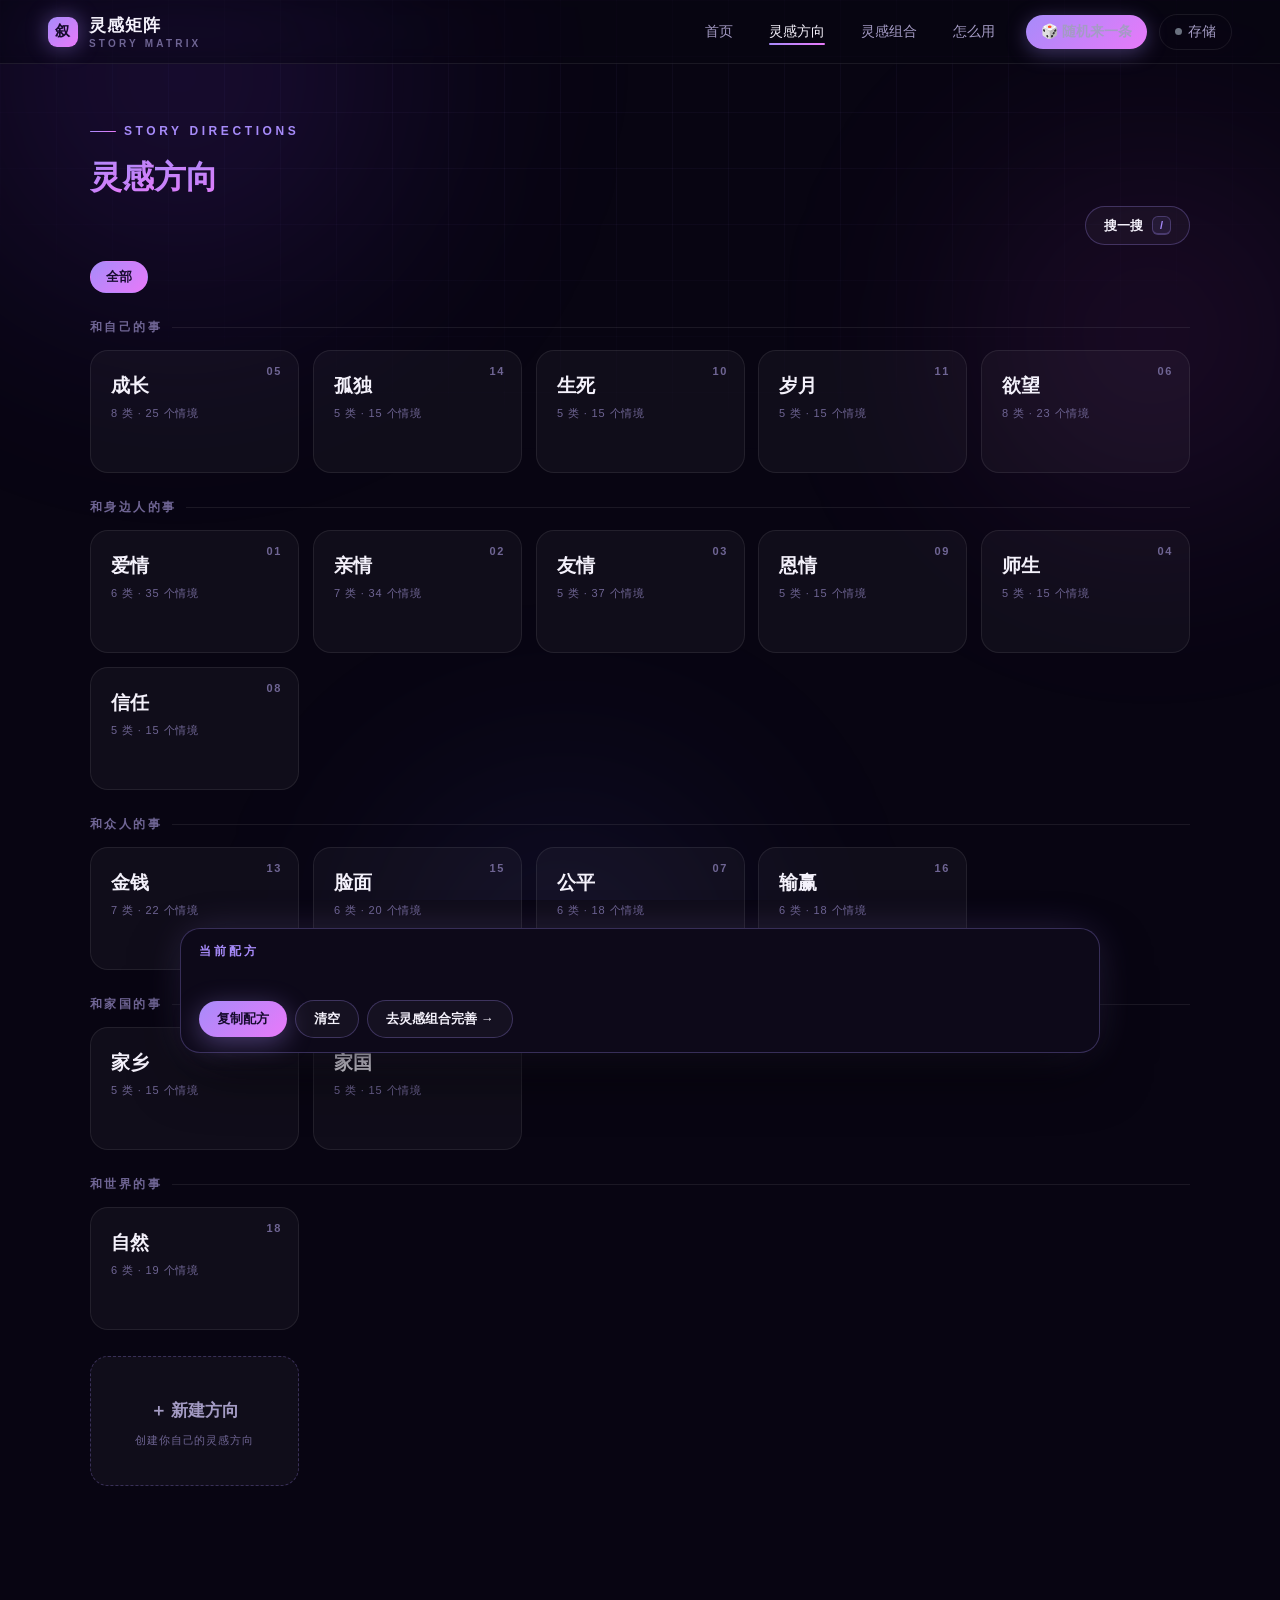
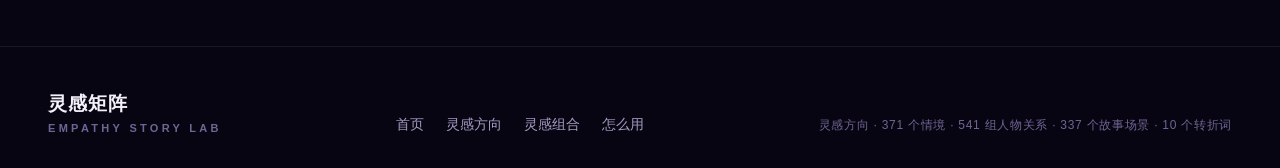
==== commit 879eea7e: "Add files via upload" ====
--- a/matrix.html
+++ b/matrix.html
@@ -4,7 +4,7 @@
 <meta charset="UTF-8">
 <meta name="viewport" content="width=device-width,initial-scale=1">
 <title>灵感方向 · 灵感矩阵</title>
-<link rel="stylesheet" href="assets/style.css?v=7">
+<link rel="stylesheet" href="assets/style.css?v=8">
 <style>
 /* 矩阵页专属 */
 .crumbs{display:flex;align-items:center;gap:8px;font-size:13px;margin-bottom:26px;flex-wrap:wrap;min-height:22px}
@@ -71,9 +71,9 @@
   <div class="sr-foot"><span>↑↓ 移动</span><span>↵ 跳过去</span><span>+ 直接入配方</span><span>esc 关闭</span></div>
 </div>
 
-<script src="assets/data.js?v=7"></script>
-<script src="assets/common.js?v=7"></script>
-<script src="assets/cloud.js?v=7"></script>
+<script src="assets/data.js?v=8"></script>
+<script src="assets/common.js?v=8"></script>
+<script src="assets/cloud.js?v=8"></script>
 <script>
 initPage('matrix.html');
 const stage=$('#stage'),crumbs=$('#crumbs');
--- a/assets/style.css
+++ b/assets/style.css
@@ -136,6 +136,7 @@
 .chip.have .plus{transform:none;background:transparent;color:var(--vio)}
 .chip .src{font-size:10.5px;color:var(--dimmer);letter-spacing:.02em}
 .chip.mod{border-color:rgba(232,121,249,.22);color:#e9b8f5}
+.chip.mod .mine-tag{font-size:9.5px;letter-spacing:.14em;color:#b45309;background:rgba(251,191,36,.16);padding:2px 6px;border-radius:99px}
 .chip.mod .plus{color:var(--fuch);background:rgba(232,121,249,.13)}
 .chip.mod:hover .plus{background:var(--grad)}
 
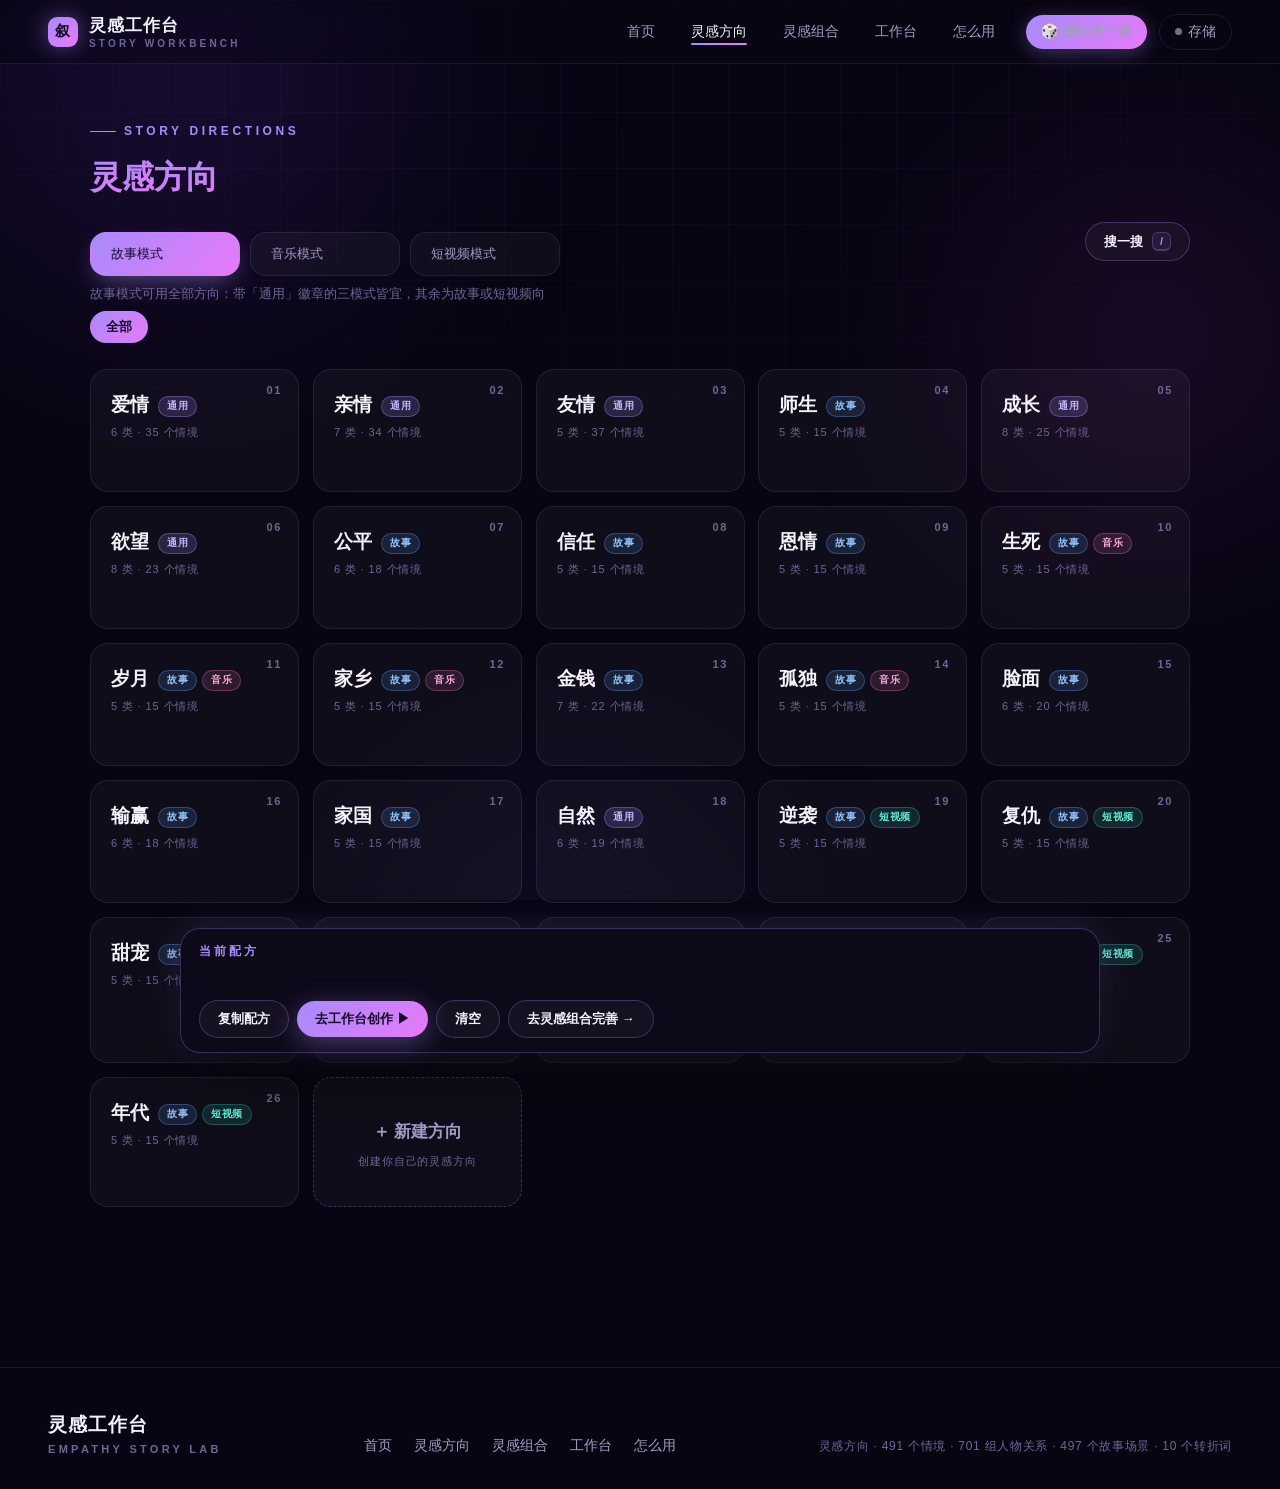
==== commit fbd2c5c5: "Add files via upload" ====
--- a/matrix.html
+++ b/matrix.html
@@ -3,10 +3,10 @@
 <head>
 <meta charset="UTF-8">
 <meta name="viewport" content="width=device-width,initial-scale=1">
-<title>灵感方向 · 灵感矩阵</title>
-<link rel="stylesheet" href="assets/style.css?v=8">
+<title>灵感方向 · 灵感工作台</title>
+<link rel="stylesheet" href="assets/style.css?v=17">
 <style>
-/* 矩阵页专属 */
+/* 灵感工作台·方向页专属 */
 .crumbs{display:flex;align-items:center;gap:8px;font-size:13px;margin-bottom:26px;flex-wrap:wrap;min-height:22px}
 .crumb{padding:6px 15px;border-radius:99px;background:var(--surface);border:1px solid var(--line);color:var(--dim);cursor:pointer;transition:all .25s}
 .crumb:hover{color:var(--txt);border-color:var(--line2)}
@@ -55,11 +55,17 @@
   <div class="kicker rise">STORY DIRECTIONS</div>
   <h1 class="title rise"><span class="grad-t" data-chars>灵感方向</span></h1>
 
-  <div style="display:flex;justify-content:flex-end;margin-top:6px">
+  <div style="display:flex;justify-content:space-between;align-items:center;gap:10px;margin-top:6px;flex-wrap:wrap">
+    <div class="mode-tabs" id="domTabs">
+      <button class="mode-tab on" data-dmode="story">故事模式</button>
+      <button class="mode-tab" data-dmode="music">音乐模式</button>
+      <button class="mode-tab" data-dmode="video">短视频模式</button>
+    </div>
     <button class="btn btn-ghost btn-sm rip" id="openSr">搜一搜 <kbd>/</kbd></button>
   </div>
-
-  <div class="crumbs" id="crumbs" style="margin-top:16px"></div>
+  <p class="rise" style="font-size:12.5px;color:var(--dimmer);margin-top:10px" id="domTabTip"></p>
+
+  <div class="crumbs" id="crumbs" style="margin-top:8px"></div>
   <div id="stage"></div>
 </div>
 
@@ -71,9 +77,9 @@
   <div class="sr-foot"><span>↑↓ 移动</span><span>↵ 跳过去</span><span>+ 直接入配方</span><span>esc 关闭</span></div>
 </div>
 
-<script src="assets/data.js?v=8"></script>
-<script src="assets/common.js?v=8"></script>
-<script src="assets/cloud.js?v=8"></script>
+<script src="assets/data.js?v=17"></script>
+<script src="assets/common.js?v=17"></script>
+<script src="assets/cloud.js?v=17"></script>
 <script>
 initPage('matrix.html');
 const stage=$('#stage'),crumbs=$('#crumbs');
@@ -96,14 +102,23 @@
   else{sel.dom=go;sel.l1=null;renderL1();}
 });
 
-/* ---------- 第一层：灵感方向（按"和谁的事"分组） ---------- */
-const domCard=d=>{
-  const i=DOMAINS.indexOf(d);
+/* ---------- 第一层：灵感方向（按创作模式分区，标识通用/专属） ---------- */
+const DM_KEY='sm_dommode';
+const getDMode=()=>{const m=localStorage.getItem(DM_KEY);return MODES.includes(m)?m:'story';};
+const setDMode=m=>{if(MODES.includes(m))localStorage.setItem(DM_KEY,m);};
+const domInMode=(d,m)=>(d.modes||['story','music','video']).includes(m);
+const MODE_BADGE={story:'故事',music:'音乐',video:'短视频'};
+function domBadges(d){
+  const ms=d.modes||['story','music','video'];
+  if(ms.length>=3)return `<span class="dm-badge all">通用</span>`;
+  return ms.map(m=>`<span class="dm-badge ${m}">${MODE_BADGE[m]||m}</span>`).join('');
+}
+const domCard=(d,i)=>{
   const n=flatSits(d).length;
   const samp=d.tree.length?(d.tree[0].tags?d.tree[0].tags.slice(0,2).join(' · '):(d.tree[0].groups?d.tree[0].groups[0].tags.slice(0,2).join(' · '):'')):'还没有内容';
   return `<div class="card dom-card rip" data-dom="${d.id}">
     <span class="idx">${String(i+1).padStart(2,'0')}</span>
-    <h3>${esc(d.name)}</h3>
+    <h3>${esc(d.name)}<span class="dm-badges">${domBadges(d)}</span></h3>
     <div class="cnt">${d.tree.length} 类 · ${n} 个情境</div>
     <div class="samp">${esc(samp)}…</div>
     <span class="crud">
@@ -114,22 +129,25 @@
 };
 function renderDomGrid(){
   renderCrumbs();
-  const grouped=new Set(GROUPS.flatMap(g=>g.ids));
-  const mine=DOMAINS.filter(d=>!grouped.has(d.id));
-  stage.innerHTML=GROUPS.map(g=>`
-    <div class="rise" style="margin-bottom:26px">
-      <div class="grp-name" style="margin:24px 0 14px">${g.name}</div>
-      <div class="dom-grid">${g.ids.map(id=>domCard(DOMAINS.find(x=>x.id===id))).join('')}</div>
-    </div>`).join('')
-    +(mine.length?`<div class="rise" style="margin-bottom:26px">
-      <div class="grp-name" style="margin:24px 0 14px">我的方向</div>
-      <div class="dom-grid">${mine.map(domCard).join('')}</div>
-    </div>`:'')
-    +`<div class="rise"><div class="dom-grid">
+  const m=getDMode();
+  const list=DOMAINS.filter(d=>domInMode(d,m));
+  $('#domTabTip').textContent=m==='story'
+    ?'故事模式可用全部方向：带「通用」徽章的三模式皆宜，其余为故事或短视频向'
+    :(m==='music'?'音乐模式适用方向：通用情感议题最适合写成歌，进灵感组合别忘了选视角与金句方向'
+    :'短视频模式适用方向：通用 + 短剧高频题材，进灵感组合别忘了选钩子');
+  stage.innerHTML=`<div class="rise"><div class="dom-grid">${list.map((d,i)=>domCard(d,i)).join('')}
       <div class="card dom-card add-card rip" data-adddom="1"><h3 style="font-size:17px">＋ 新建方向</h3><div class="cnt">创建你自己的灵感方向</div></div>
     </div></div>`;
   stagger();
 }
+$('#domTabs').addEventListener('click',e=>{
+  const t=e.target.closest('.mode-tab');if(!t)return;
+  setDMode(t.dataset.dmode);
+  $$('#domTabs .mode-tab').forEach(x=>x.classList.toggle('on',x===t));
+  renderDomGrid();
+});
+/* 初始化 tab 高亮 */
+$$('#domTabs .mode-tab').forEach(x=>x.classList.toggle('on',x.dataset.dmode===getDMode()));
 stage.addEventListener('click',e=>{
   if(e.target.closest('.crud')||e.target.closest('.grp-add')||e.target.closest('.add-card'))return; // 编辑按钮走 document 层
   const c=e.target.closest('.dom-card');
@@ -217,7 +235,26 @@
   /* ===== 方向 ===== */
   if(m=q('[data-adddom]')){
     if(!(await guard()))return;
-    nameModal('新建方向','方向名称','','例如：科幻、悬疑、复仇…',v=>{SMCloud.addDom(v);toast('方向已创建，点进去添加分类吧');});
+    SMCloud.openModal({
+      title:'新建方向',okText:'创建',
+      body:`<label class="sm-field"><span>方向名称</span><input id="smIn" placeholder="例如：科幻、电竞、宠物…" autocomplete="off"></label>
+        <div class="sm-field"><span>适用模式（不选则三模式通用）</span>
+          <div class="wb-chips" id="dmModeChips" style="margin-top:8px">${MODES.map(mm=>`<span class="chip rip on" data-mmode="${mm}">${MODE_BADGE[mm]}</span>`).join('')}</div>
+        </div>`,
+      onReady:m2=>{
+        m2.querySelector('#dmModeChips').addEventListener('click',e2=>{
+          const c=e2.target.closest('[data-mmode]');if(!c)return;
+          c.classList.toggle('on');
+        });
+      },
+      onOk:m2=>{
+        const v=m2.querySelector('#smIn').value.trim();
+        if(!v)return false;
+        const modes=[...m2.querySelectorAll('[data-mmode].on')].map(x=>x.dataset.mmode);
+        SMCloud.addDom(v,modes);
+        toast('方向已创建，点进去添加分类吧');
+      }});
+    return;
   }
   else if(m=q('[data-ed-dom]')){
     if(!(await guard()))return;
--- a/assets/style.css
+++ b/assets/style.css
@@ -1,4 +1,4 @@
-/* ============ 灵感矩阵 · 全站设计系统 ============ */
+/* ============ 灵感工作台 · 全站设计系统 ============ */
 :root{
   --bg:#080512;
   --bg2:#0d0919;
@@ -256,6 +256,18 @@
   cursor:pointer;transition:all .3s;margin-bottom:10px}
 .col-add:hover{background:rgba(251,191,36,.1);border-color:#fbbf24;transform:translateY(-1px)}
 
+/* ---------- 配方模式切换 ---------- */
+.mode-tabs{display:flex;gap:10px;margin-top:26px;flex-wrap:wrap}
+.mode-tab{display:flex;flex-direction:column;align-items:flex-start;gap:3px;padding:12px 20px;border-radius:16px;
+  background:var(--surface);border:1px solid var(--line);color:var(--dim);cursor:pointer;
+  transition:all .3s var(--spring);text-align:left;min-width:150px}
+.mode-tab b{font-size:15px;font-weight:800}
+.mode-tab small{font-size:11px;color:var(--dimmer);letter-spacing:.04em}
+.mode-tab:hover{border-color:var(--line2);color:var(--txt);transform:translateY(-2px)}
+.mode-tab.on{background:var(--grad);color:#160b2e;border-color:transparent;
+  box-shadow:0 10px 26px -8px rgba(167,139,250,.55)}
+.mode-tab.on small{color:rgba(22,11,46,.65)}
+
 /* ---------- 全体系增删改按钮 ---------- */
 .crud{display:inline-flex;gap:4px;opacity:0;transition:opacity .2s;vertical-align:middle}
 .dom-card>.crud,.l1-card>.crud{position:absolute;top:9px;right:9px}
@@ -299,3 +311,22 @@
 .col-cloud::-webkit-scrollbar-thumb{background:var(--line2);border-radius:99px}
 .col-cloud .chip{font-size:12.5px;padding:7px 12px}
 .empty-hint{width:100%;text-align:center;color:var(--dimmer);font-size:12.5px;padding:18px 0;border:1px dashed var(--line);border-radius:12px}
+
+/* 衍生创建提示条 */
+#spawnTip{position:relative;display:flex;flex-wrap:wrap;align-items:baseline;gap:2px 6px;background:rgba(167,139,250,.08);
+  border:1px solid rgba(167,139,250,.3);border-radius:12px;padding:11px 38px 11px 14px;font-size:12.5px;
+  line-height:1.7;color:var(--txt);margin-bottom:16px}
+#spawnTip .st-b{color:#34d399;font-weight:700}
+#spawnTip .st-m{color:#fbbf24;font-weight:700}
+#spawnTip b{color:#fbbf24}
+#spawnTip .st-x{position:absolute;top:8px;right:8px;width:22px;height:22px;border-radius:7px;border:1px solid var(--line);
+  background:transparent;color:var(--dim);font-size:11px;cursor:pointer}
+#spawnTip .st-x:hover{color:var(--txt);border-color:var(--dim)}
+
+/* 灵感方向模式徽章 */
+.dm-badges{display:inline-flex;gap:5px;margin-left:9px;vertical-align:2px}
+.dm-badge{font-size:10px;font-weight:700;letter-spacing:.06em;padding:2.5px 8px;border-radius:99px;line-height:1.4}
+.dm-badge.all{background:rgba(167,139,250,.18);color:#c4b5fd;border:1px solid rgba(167,139,250,.35)}
+.dm-badge.story{background:rgba(96,165,250,.14);color:#93c5fd;border:1px solid rgba(96,165,250,.32)}
+.dm-badge.music{background:rgba(244,114,182,.13);color:#f9a8d4;border:1px solid rgba(244,114,182,.32)}
+.dm-badge.video{background:rgba(45,212,191,.13);color:#5eead4;border:1px solid rgba(45,212,191,.3)}
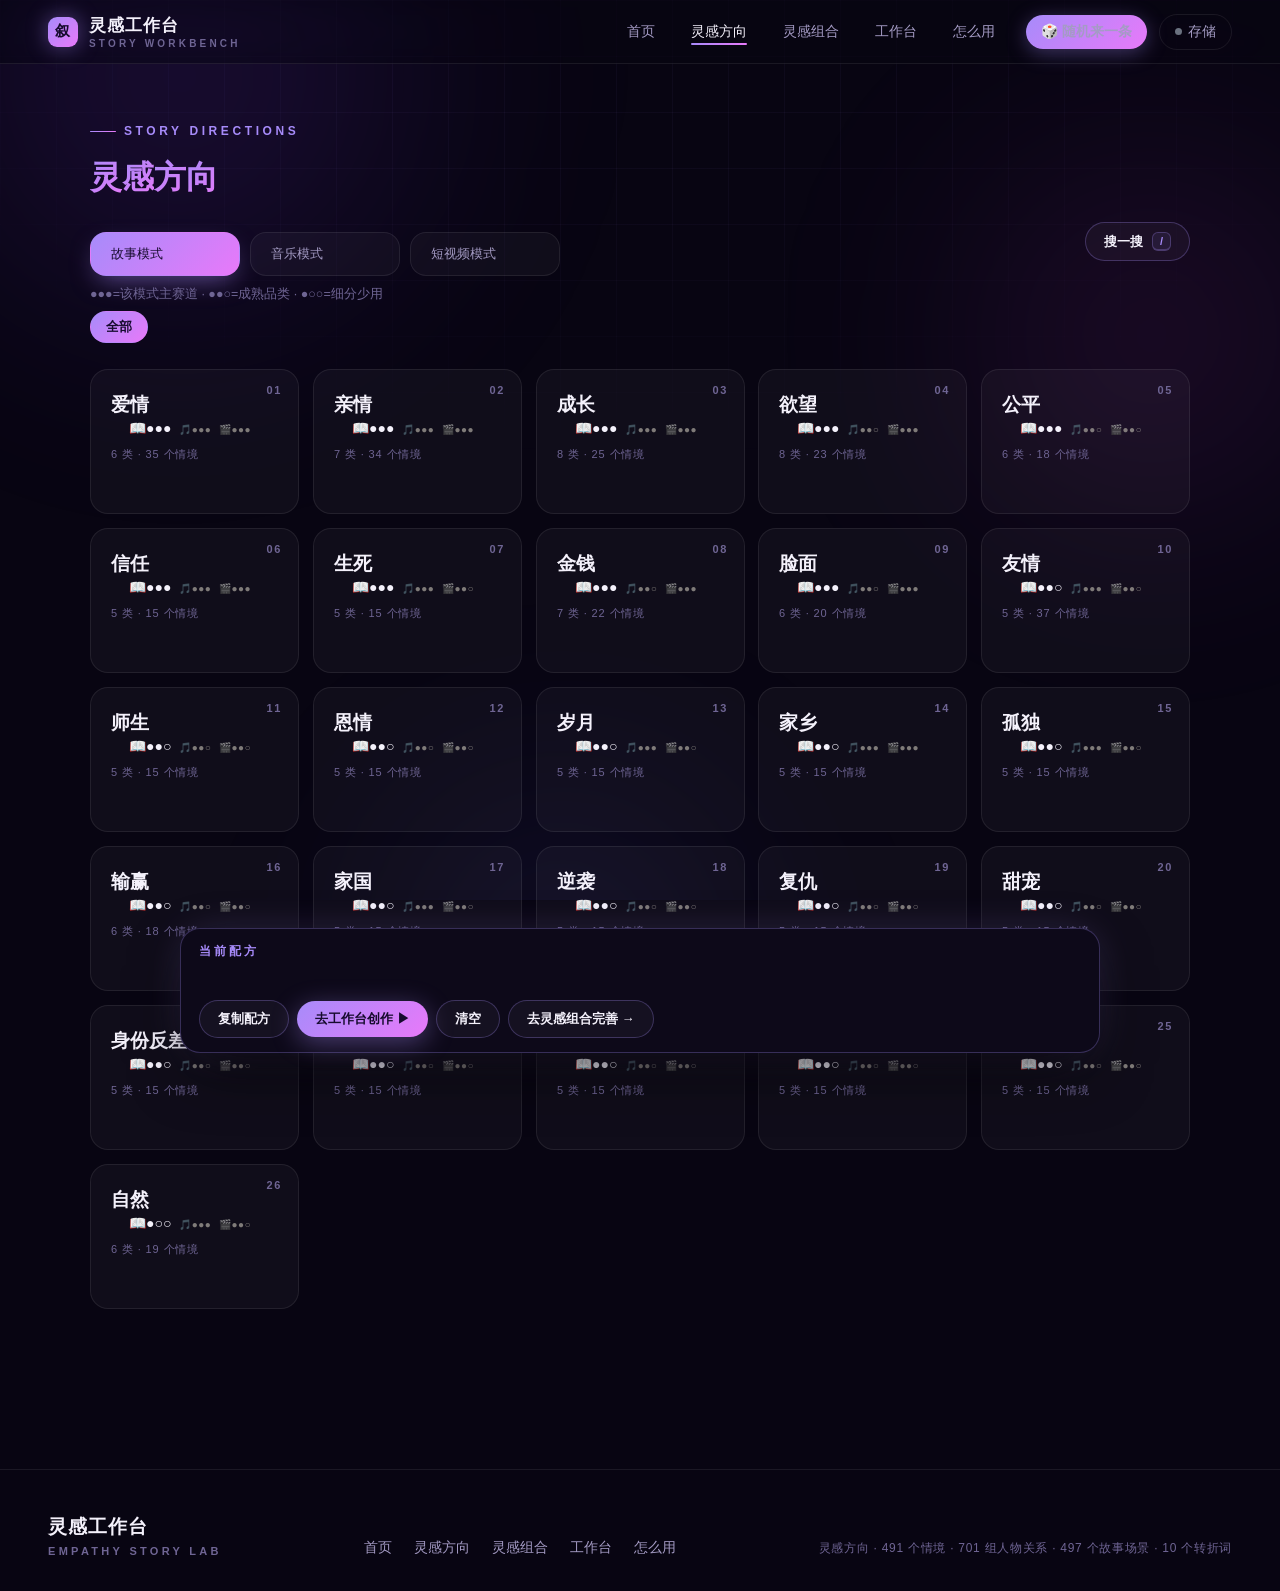
==== commit fe23ca9b: "Add files via upload" ====
--- a/matrix.html
+++ b/matrix.html
@@ -4,7 +4,7 @@
 <meta charset="UTF-8">
 <meta name="viewport" content="width=device-width,initial-scale=1">
 <title>灵感方向 · 灵感工作台</title>
-<link rel="stylesheet" href="assets/style.css?v=17">
+<link rel="stylesheet" href="assets/style.css?v=32">
 <style>
 /* 灵感工作台·方向页专属 */
 .crumbs{display:flex;align-items:center;gap:8px;font-size:13px;margin-bottom:26px;flex-wrap:wrap;min-height:22px}
@@ -13,6 +13,12 @@
 .crumb.on{background:var(--grad);color:#160b2e;font-weight:800;border-color:transparent}
 .crumb-sep{color:var(--dimmer)}
 .dom-grid{display:grid;grid-template-columns:repeat(auto-fill,minmax(200px,1fr));gap:14px}
+.pool-grid{display:grid;grid-template-columns:repeat(auto-fit,minmax(240px,1fr));gap:12px;margin:4px 0 18px}
+.pool-card{padding:13px 15px}
+.pool-t{font-size:12.5px;font-weight:700;letter-spacing:.06em;margin-bottom:9px}
+.pool-c{color:var(--dim);font-weight:400;font-size:11px;margin-left:4px}
+.pool-chips{display:flex;flex-wrap:wrap;gap:6px}
+.pool-chips .chip{font-size:12px;padding:2.5px 10px;cursor:default}
 .dom-card{padding:22px 20px 18px}
 .dom-card h3{font-size:19px;font-weight:900}
 .dom-card .cnt{font-size:11px;color:var(--dimmer);margin-top:7px;letter-spacing:.08em}
@@ -77,11 +83,10 @@
   <div class="sr-foot"><span>↑↓ 移动</span><span>↵ 跳过去</span><span>+ 直接入配方</span><span>esc 关闭</span></div>
 </div>
 
-<script src="assets/data.js?v=17"></script>
-<script src="assets/common.js?v=17"></script>
-<script src="assets/cloud.js?v=17"></script>
+<script src="assets/data.js?v=32"></script>
+<script src="assets/common.js?v=32"></script>
+<script src="assets/cloud.js?v=32"></script>
 <script>
-initPage('matrix.html');
 const stage=$('#stage'),crumbs=$('#crumbs');
 const sel={dom:null,l1:null};
 
@@ -108,11 +113,32 @@
 const setDMode=m=>{if(MODES.includes(m))localStorage.setItem(DM_KEY,m);};
 const domInMode=(d,m)=>(d.modes||['story','music','video']).includes(m);
 const MODE_BADGE={story:'故事',music:'音乐',video:'短视频'};
-function domBadges(d){
-  const ms=d.modes||['story','music','video'];
-  if(ms.length>=3)return `<span class="dm-badge all">通用</span>`;
-  return ms.map(m=>`<span class="dm-badge ${m}">${MODE_BADGE[m]||m}</span>`).join('');
-}
+function domBadges(d){ /* 侧重角标：当前所选模式排第一且字号加大，便于辨别；●●● 主赛道 ●●○ 成熟品类 ●○○ 细分少用 */
+  const f=d.fit||{music:2,video:2,story:2};
+  const cur=getDMode();
+  const order=[cur,...MODES.filter(m=>m!==cur)];
+  const ic={music:'🎵',video:'🎬',story:'📖'};
+  const seg=(m)=>{const n=f[m];const lb=n===3?'主赛道':n===2?'成熟品类':'细分少用';
+    return `<span class="fit-seg ${m===cur?'cur':''}" title="${MODE_BADGE[m]}·${lb}">${ic[m]}${'●'.repeat(n)}${'○'.repeat(3-n)}</span>`;};
+  return `<span class="dm-fit">${order.map(seg).join('')}</span>`;
+}
+/* 模式池区：固定五层（方向/分类/情境/关系/场景）三模式一致；钩子/反转/视角按当前模式各显各的（与灵感组合同一数据源） */
+const MODE_POOLS={
+ story:[['mod','情节反转'],['view','叙事视角'],['hook','开篇钩子'],['endhook','结尾钩子']],
+ music:[['mod','情绪落点'],['view','歌词人称'],['line','副歌Hook句'],['hook','歌名钩子']],
+ video:[['mod','结尾反转'],['view','叙事视角'],['hook','前三秒钩子'],['line','反转台词']]
+};
+/* 池区：与「适合的人物关系/适合的故事场景」同一套展现与交互（chips 可点+收进配方，✎ 改名，✕ 删除，＋ 新增） */
+const POOL_COLOR={mod:'#f0abfc',view:'#c4b5fd',hook:'#fdba74',endhook:'#fbbf24',line:'#f9a8d4'};
+const poolName=k=>{const p=MODE_POOLS[getDMode()].find(x=>x[0]===k);return p?p[1]:k;};
+const poolSide=(k,nm,color)=>{const arr=k==='mod'?MODIFIERS:POOLS[k];return `
+  <div class="grp-name" style="margin-top:18px;color:${color}">${nm} · ${arr.length} 个<button class="grp-add" data-gp="${k}">＋ 新增</button></div>
+  <div class="chip-cloud">${arr.map(t=>`<span class="chip rip" data-add="${k}" data-tag="${esc(t)}" data-dom="">
+    <span class="plus">+</span>${esc(t)}<span class="crud">
+      <button data-ep="${k}" data-t="${encodeURIComponent(t)}" title="重命名">✎</button>
+      <button data-dp="${k}" data-t="${encodeURIComponent(t)}" class="del" title="删除">✕</button>
+    </span></span>`).join('')||'<span class="empty-hint" style="padding:10px 0;font-size:12.5px">还没有，点「＋ 新增」添加</span>'}</div>`;};
+const poolArea=m=>MODE_POOLS[m].map(([k,nm])=>poolSide(k,nm,POOL_COLOR[k])).join('');
 const domCard=(d,i)=>{
   const n=flatSits(d).length;
   const samp=d.tree.length?(d.tree[0].tags?d.tree[0].tags.slice(0,2).join(' · '):(d.tree[0].groups?d.tree[0].groups[0].tags.slice(0,2).join(' · '):'')):'还没有内容';
@@ -121,22 +147,15 @@
     <h3>${esc(d.name)}<span class="dm-badges">${domBadges(d)}</span></h3>
     <div class="cnt">${d.tree.length} 类 · ${n} 个情境</div>
     <div class="samp">${esc(samp)}…</div>
-    <span class="crud">
-      <button data-ed-dom="${d.id}" title="重命名方向">✎</button>
-      <button data-dd-dom="${d.id}" class="del" title="删除方向">✕</button>
-    </span>
   </div>`;
 };
 function renderDomGrid(){
   renderCrumbs();
   const m=getDMode();
-  const list=DOMAINS.filter(d=>domInMode(d,m));
-  $('#domTabTip').textContent=m==='story'
-    ?'故事模式可用全部方向：带「通用」徽章的三模式皆宜，其余为故事或短视频向'
-    :(m==='music'?'音乐模式适用方向：通用情感议题最适合写成歌，进灵感组合别忘了选视角与金句方向'
-    :'短视频模式适用方向：通用 + 短剧高频题材，进灵感组合别忘了选钩子');
+  const list=DOMAINS.filter(d=>domInMode(d,m))
+    .sort((a,b)=>(((b.fit||{})[m])||2)-(((a.fit||{})[m])||2)); /* 当前模式侧重高的排前 */
+  $('#domTabTip').textContent='●●●=该模式主赛道 · ●●○=成熟品类 · ●○○=细分少用';
   stage.innerHTML=`<div class="rise"><div class="dom-grid">${list.map((d,i)=>domCard(d,i)).join('')}
-      <div class="card dom-card add-card rip" data-adddom="1"><h3 style="font-size:17px">＋ 新建方向</h3><div class="cnt">创建你自己的灵感方向</div></div>
     </div></div>`;
   stagger();
 }
@@ -145,6 +164,7 @@
   setDMode(t.dataset.dmode);
   $$('#domTabs .mode-tab').forEach(x=>x.classList.toggle('on',x===t));
   renderDomGrid();
+  renderDock(); /* 配方篮标签/公式随本页模式切换 */
 });
 /* 初始化 tab 高亮 */
 $$('#domTabs .mode-tab').forEach(x=>x.classList.toggle('on',x.dataset.dmode===getDMode()));
@@ -208,7 +228,9 @@
   };
   $('#l2box').innerHTML=`<div class="sit-panel rise in" style="animation:riseIn .5s var(--ease) both">
     <div class="grp-name" style="margin-top:6px">「${esc(n.l1)}」 · 点 + 收进配方${grpAdd('')}</div>${inner}
-    ${side('适合的人物关系','#7dd3fc','rel')}${side('适合的故事场景','#6ee7b7','scene')}</div>`;
+    ${side('适合的人物关系','#7dd3fc','rel')}${side('适合的故事场景','#6ee7b7','scene')}
+    <div class="grp-name" style="margin-top:22px;color:#f0abfc">本模式结构池 · ${MODE_NAME[getDMode()]}模式专属（与灵感组合同一数据源）</div>
+    ${poolArea(getDMode())}</div>`;
 }
 
 /* ---------- 点击 + 入配方 ---------- */
@@ -232,45 +254,9 @@
 });
 document.addEventListener('click',async e=>{
   const q=s=>e.target.closest(s);let m;
-  /* ===== 方向 ===== */
-  if(m=q('[data-adddom]')){
-    if(!(await guard()))return;
-    SMCloud.openModal({
-      title:'新建方向',okText:'创建',
-      body:`<label class="sm-field"><span>方向名称</span><input id="smIn" placeholder="例如：科幻、电竞、宠物…" autocomplete="off"></label>
-        <div class="sm-field"><span>适用模式（不选则三模式通用）</span>
-          <div class="wb-chips" id="dmModeChips" style="margin-top:8px">${MODES.map(mm=>`<span class="chip rip on" data-mmode="${mm}">${MODE_BADGE[mm]}</span>`).join('')}</div>
-        </div>`,
-      onReady:m2=>{
-        m2.querySelector('#dmModeChips').addEventListener('click',e2=>{
-          const c=e2.target.closest('[data-mmode]');if(!c)return;
-          c.classList.toggle('on');
-        });
-      },
-      onOk:m2=>{
-        const v=m2.querySelector('#smIn').value.trim();
-        if(!v)return false;
-        const modes=[...m2.querySelectorAll('[data-mmode].on')].map(x=>x.dataset.mmode);
-        SMCloud.addDom(v,modes);
-        toast('方向已创建，点进去添加分类吧');
-      }});
-    return;
-  }
-  else if(m=q('[data-ed-dom]')){
-    if(!(await guard()))return;
-    const d=DOMAINS.find(x=>x.id===m.dataset.edDom);if(!d)return;
-    nameModal('重命名方向','方向名称',d.name,'',v=>{SMCloud.renameDom(d.id,v);toast('已改名');});
-  }
-  else if(m=q('[data-dd-dom]')){
-    if(!(await guard()))return;
-    const d=DOMAINS.find(x=>x.id===m.dataset.ddDom);if(!d)return;
-    const nSit=flatSits(d).length;
-    SMCloud.openModal({title:'删除方向',okText:'确认删除',
-      body:`<p class="sm-tip">将永久删除方向「<b>${esc(d.name)}</b>」下的 <b>${d.tree.length}</b> 个分类、<b>${nSit}</b> 个情境，以及该方向所有的人物关系、场景。此操作不可恢复。</p>`,
-      onOk:()=>{const r=SMCloud.delDom(d.id);toast(`已删除（连带 ${r.cats} 个分类、${r.sits} 个情境）`);if(sel.dom===d.id){sel.dom=null;sel.l1=null;}}});
-  }
+  /* 方向层已封闭（18 个基本经验域够用，不再提供新增/编辑/删除入口）；分类及以下保持可增删改 */
   /* ===== 分类 ===== */
-  else if(m=q('[data-addcat]')){
+  if(m=q('[data-addcat]')){
     if(!(await guard()))return;
     nameModal('新建分类','分类名称','','例如：误会、重逢、和解…',v=>{SMCloud.addCat(sel.dom,v);toast('分类已创建，点它添加情境');});
   }
@@ -317,6 +303,26 @@
     const n=curCat(),cat=m.dataset.ei,oldT=decodeURIComponent(m.dataset.t);
     nameModal(cat==='rel'?'重命名人物关系':'重命名故事场景',cat==='rel'?'关系描述':'场景描述',oldT,'',
       v=>{cat==='rel'?SMCloud.renameRel(n.l1,oldT,v):SMCloud.renameScene(n.l1,oldT,v);toast('已改名');});
+  }
+  /* ===== 模式池（视角/金句/钩子/结尾钩子/转折词）：新增 / 重命名 / 删除 ===== */
+  else if(m=q('[data-gp]')){
+    if(!(await guard()))return;
+    const k=m.dataset.gp,nm=poolName(k);
+    nameModal('新增「'+nm+'」','名称','',nm==='转折词'?'例如：坦白、诀别、反杀…':'例如：记忆闪回、第二人称…',
+      v=>{k==='mod'?SMCloud.addMod(v):SMCloud.addPool(k,v);toast('已添加');});
+  }
+  else if(m=q('[data-ep]')){
+    if(!(await guard()))return;
+    const k=m.dataset.ep,oldT=decodeURIComponent(m.dataset.t),nm=poolName(k);
+    nameModal('重命名「'+nm+'」','名称',oldT,'',
+      v=>{k==='mod'?SMCloud.renameMod(oldT,v):SMCloud.renamePool(k,oldT,v);toast('已改名');});
+  }
+  else if(m=q('[data-dp]')){
+    if(!(await guard()))return;
+    const k=m.dataset.dp,t=decodeURIComponent(m.dataset.t),nm=poolName(k);
+    SMCloud.openModal({title:'删除「'+nm+'」条目',okText:'确认删除',
+      body:`<p class="sm-tip">将永久删除「<b>${esc(t)}</b>」。此操作不可恢复。</p>`,
+      onOk:()=>{k==='mod'?SMCloud.delMod(t):SMCloud.delPool(k,t);toast('已删除');}});
   }
   else if(m=q('[data-di]')){
     if(!(await guard()))return;
@@ -412,6 +418,9 @@
 const h=location.hash.slice(1);
 if(h&&DOMAINS.some(d=>d.id===h)){sel.dom=h;renderL1();}
 else renderDomGrid();
+/* 页面初始化放最后：配方篮/去创作锁定 跟随本页模式 tab（getDMode），不用全局 sm_mode */
+initPage('matrix.html',true,()=>getDMode());
+renderDock();
 </script>
 </body>
 </html>
--- a/assets/style.css
+++ b/assets/style.css
@@ -330,3 +330,6 @@
 .dm-badge.story{background:rgba(96,165,250,.14);color:#93c5fd;border:1px solid rgba(96,165,250,.32)}
 .dm-badge.music{background:rgba(244,114,182,.13);color:#f9a8d4;border:1px solid rgba(244,114,182,.32)}
 .dm-badge.video{background:rgba(45,212,191,.13);color:#5eead4;border:1px solid rgba(45,212,191,.3)}
+.dm-fit{display:inline-flex;gap:8px;margin-left:9px;vertical-align:2px;align-items:baseline}
+.fit-seg{font-size:10px;letter-spacing:.04em;color:#a5a099;white-space:nowrap;opacity:.75}
+.fit-seg.cur{font-size:14px;font-weight:800;color:var(--ink);letter-spacing:0;opacity:1}
